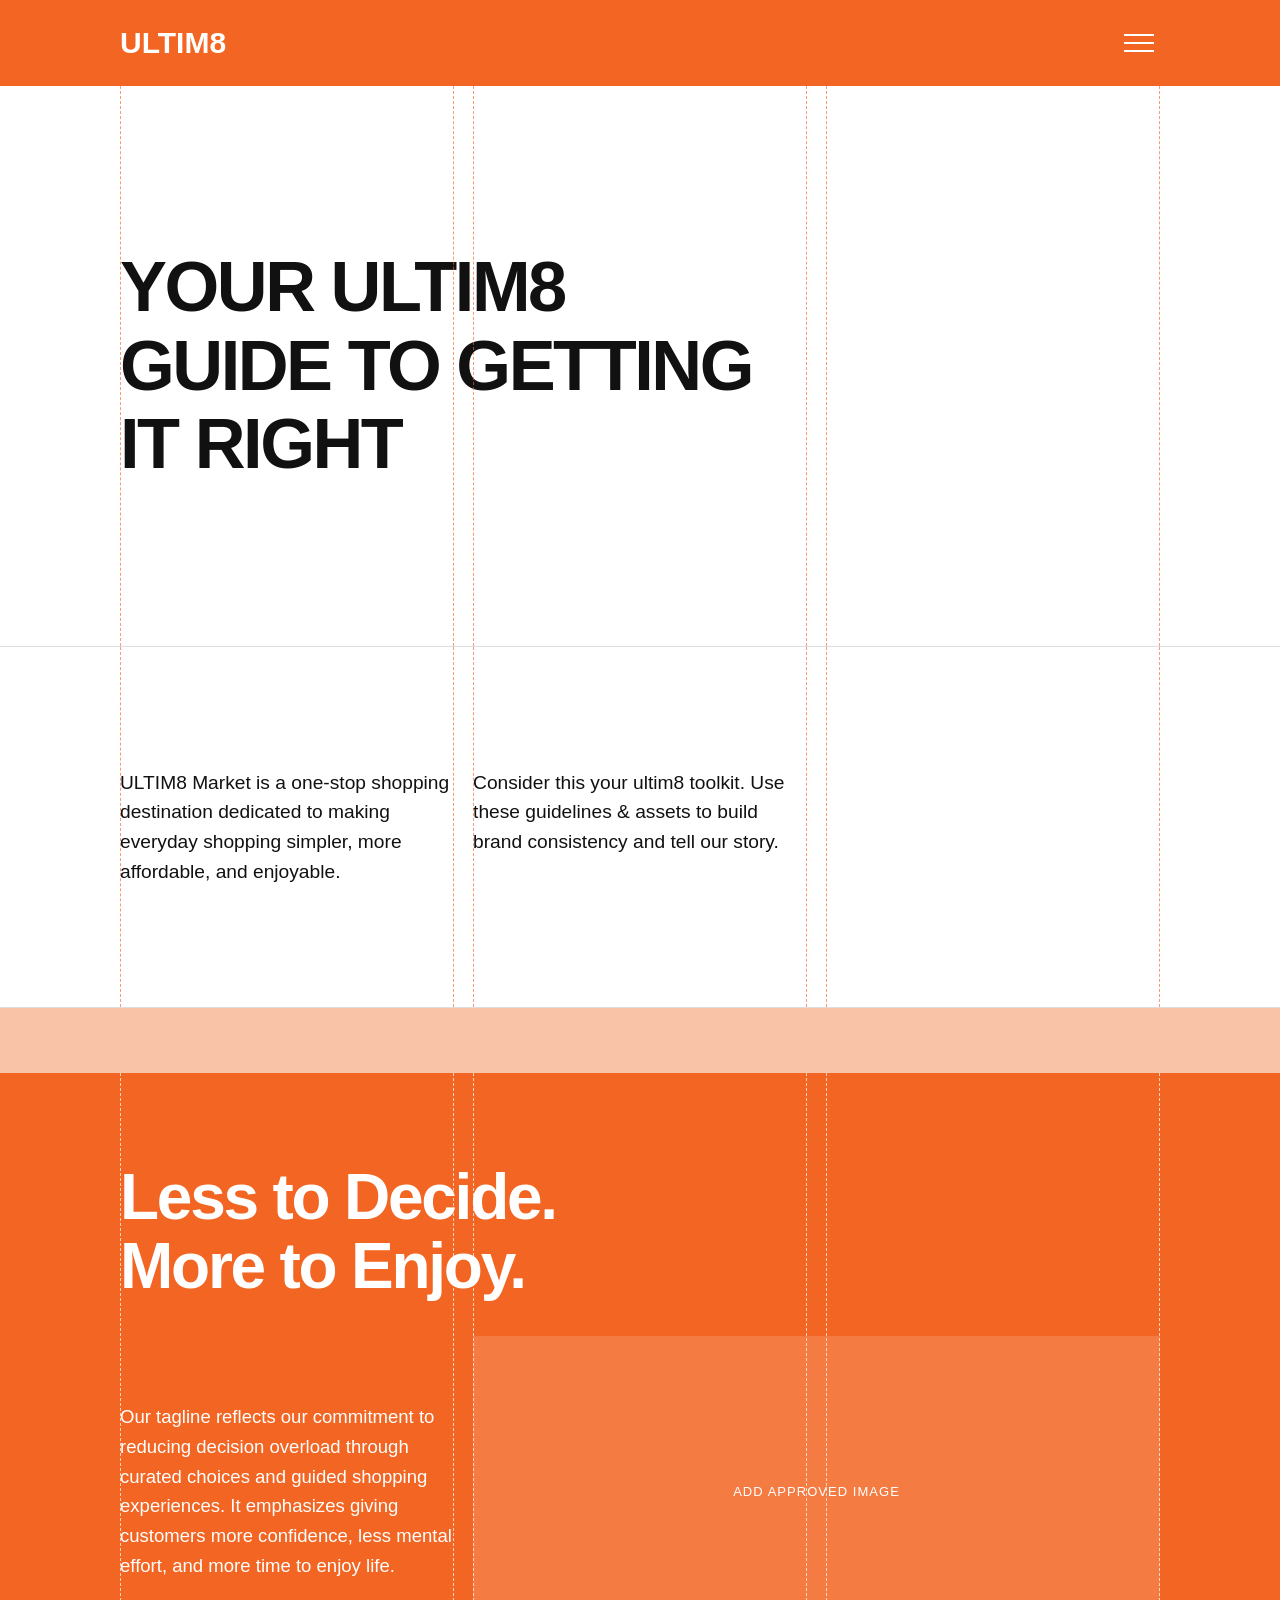
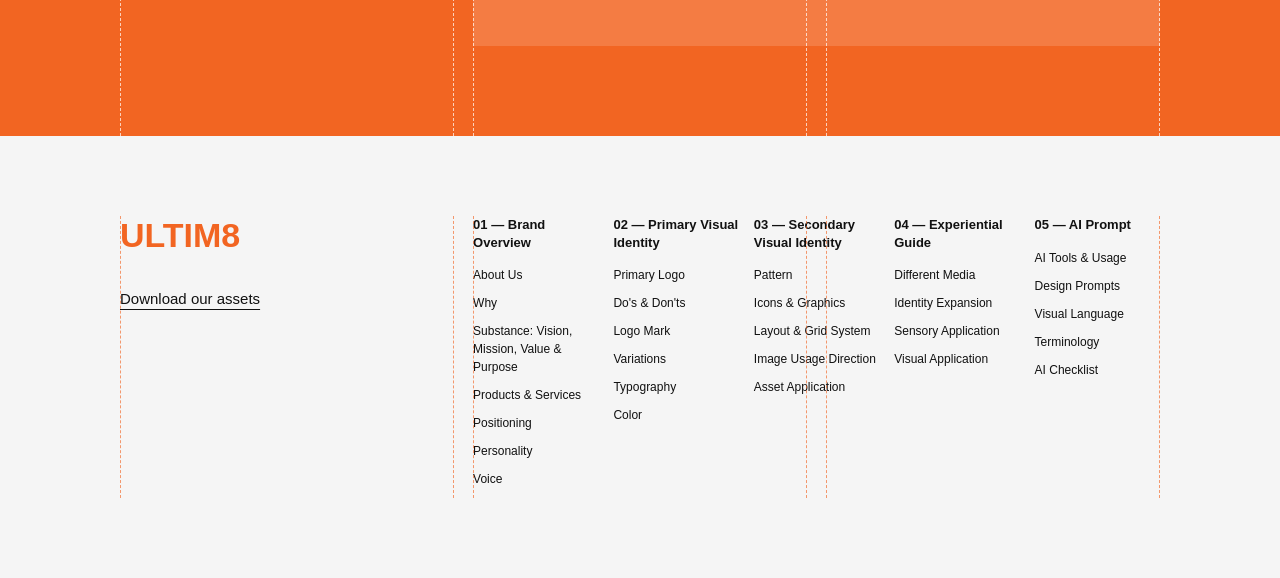
==== index.html @ 8553e0ff "Update index.html" ====
<!DOCTYPE html>
<html lang="en">
<head>
  <meta charset="UTF-8">
  <meta name="viewport"
        content="width=device-width, initial-scale=1.0">
  <title>ULTIM8 | Brand Guidelines</title>
  <link rel="stylesheet" href="style.css">
  <script src="script.js" defer></script>
</head>
<body>

  <!-- HEADER -->
  <header class="site-header">
    <div class="header-inner">
      <a href="index.html" class="header-logo">
        ULTIM8
      </a>

      <button class="menu-button"
              aria-label="Open menu"
              aria-expanded="false"
              aria-controls="site-menu">
        <span></span>
        <span></span>
        <span></span>
      </button>
    </div>
  </header>

  <!-- HAMBURGER MENU -->
  <nav id="site-menu"
       class="site-menu"
       aria-label="Main navigation"
       hidden>
  </nav>

  <main>

   <!-- SECTION 1: WELCOME -->
<section class="welcome-section">
  <div class="grid-shell welcome-grid">

    <!-- Visible grid guides -->
    <div class="grid-guides" aria-hidden="true">
      <span></span>
      <span></span>
      <span></span>
    </div>

    <h1 class="welcome-heading">
      YOUR ULTIM8<br>
      GUIDE TO GETTING<br>
      IT RIGHT
    </h1>

  </div>
</section>

    <!-- SECTION 2: BRAND INTRODUCTION -->
    <section class="introduction-section">
      <div class="grid-shell introduction-grid">
        <div class="grid-guides" aria-hidden="true">
          <span></span><span></span><span></span>
        </div>

        <div class="intro-left">
          <p>
            ULTIM8 Market is a one-stop shopping
            destination dedicated to making everyday
            shopping simpler, more affordable,
            and enjoyable.
          </p>
        </div>

        <div class="intro-right">
          <p>
            Consider this your ultim8 toolkit.
            Use these guidelines &amp; assets to
            build brand consistency and tell
            our story.
          </p>
        </div>
      </div>
    </section>

    <!-- PATTERN DIVIDER WITH PARALLAX -->
    <div class="parallax-divider"
         aria-hidden="true"></div>

    <!-- SECTION 3: TAGLINE -->
    <section class="tagline-section">
      <div class="grid-shell tagline-grid">
        <div class="grid-guides" aria-hidden="true">
          <span></span><span></span><span></span>
        </div>

        <h2 class="tagline-heading">
          Less to Decide.<br>
          More to Enjoy.
        </h2>

        <div class="tagline-description">
          <p>
            Our tagline reflects our commitment
            to reducing decision overload through
            curated choices and guided shopping
            experiences. It emphasizes giving
            customers more confidence, less
            mental effort, and more time to
            enjoy life.
          </p>
        </div>

        <div class="tagline-visual">
          <img
            src="assets/tagline-image.jpg"
            alt="ULTIM8 brand application"
            onerror="this.style.display='none'">
          <span class="image-placeholder">
            ADD APPROVED IMAGE
          </span>
        </div>
      </div>
    </section>

  </main>

  <!-- FOOTER -->
  <footer class="site-footer">
    <div class="grid-shell footer-grid">
      <div class="grid-guides" aria-hidden="true">
        <span></span><span></span><span></span>
      </div>

      <div class="footer-brand">
        <a href="index.html" class="footer-logo">
          ULTIM8
        </a>

        <a href="assets/ultim8-assets.zip"
           class="download-link"
           download>
          Download our assets
        </a>
      </div>

      <nav class="footer-navigation"
           aria-label="Footer navigation">
      </nav>
    </div>
  </footer>

</body>
</html>
---- style.css ----
/* ===================================
   ULTIM8 DESIGN SYSTEM
=================================== */

:root {
  --orange: #F26522;
  --black: #111111;
  --white: #FFFFFF;

  --page-margin: 1.25in;
  --gutter: 0.2in;

  /* 1 = visible, 0 = hidden */
  --show-grid: 1;
}

* {
  box-sizing: border-box;
}

html {
  scroll-behavior: smooth;
}

body {
  margin: 0;
  background: var(--white);
  color: var(--black);
  font-family: Arial, sans-serif;
}

a {
  color: inherit;
}

/* ===================================
   SHARED 3-COLUMN GRID
=================================== */

.grid-shell {
  width: calc(100% - 2 * var(--page-margin));
  max-width: 1600px;
  margin-inline: auto;

  display: grid;
  grid-template-columns:
    repeat(3, minmax(0, 1fr));
  column-gap: var(--gutter);

  position: relative;
}

/* VISIBLE DESIGN GUIDES */

.grid-guides {
  position: absolute;
  inset: 0;
  display: grid;
  grid-template-columns:
    repeat(3, minmax(0, 1fr));
  gap: var(--gutter);

  pointer-events: none;
  z-index: 10;
  opacity: var(--show-grid);
}

.grid-guides span {
  border-left: 1px dashed
    rgba(242, 101, 34, 0.65);
  border-right: 1px dashed
    rgba(242, 101, 34, 0.65);
}

/* Guides on orange background */
.tagline-section .grid-guides span {
  border-color: rgba(255, 255, 255, 0.7);
}

/* ===================================
   HEADER
=================================== */

.site-header {
  position: sticky;
  top: 0;
  z-index: 100;
  background: var(--orange);
}

.header-inner {
  width: calc(100% - 2 * var(--page-margin));
  max-width: 1600px;
  min-height: 86px;
  margin-inline: auto;

  display: flex;
  justify-content: space-between;
  align-items: center;
}

.header-logo {
  color: var(--white);
  font-size: 30px;
  font-weight: 800;
  text-decoration: none;
}

.menu-button {
  width: 44px;
  height: 44px;
  border: none;
  background: transparent;
  cursor: pointer;

  display: flex;
  flex-direction: column;
  justify-content: center;
  align-items: flex-end;
  gap: 6px;
}

.menu-button span {
  display: block;
  width: 30px;
  height: 2px;
  background: var(--white);
}

/* ===================================
   HAMBURGER MENU
=================================== */

.site-menu {
  position: fixed;
  top: 86px;
  right: 0;
  z-index: 99;

  width: min(460px, 100%);
  max-height: calc(100vh - 86px);
  overflow-y: auto;

  padding: 35px;
  background: var(--white);
  box-shadow: 0 10px 30px #00000020;
}

.site-menu[hidden] {
  display: none;
}

.site-menu a,
.site-menu summary {
  display: block;
  padding: 12px 0;
  text-decoration: none;
  cursor: pointer;
}

.site-menu details a {
  padding-left: 20px;
  font-size: 14px;
}

.site-menu a:hover {
  color: var(--orange);
}

/* ===================================
   SECTION 1: WELCOME
=================================== */

.welcome-section {
  border-bottom: 1px solid #DDDDDD;
}

.welcome-grid {
  min-height: 560px;
  padding-block: 85px;

  align-content: center;
}

.welcome-heading {
  grid-column: 1 / 4;

  margin: 0;
  font-size: clamp(42px, 5.5vw, 90px);
  font-weight: 700;
  line-height: 1.12;
  letter-spacing: -0.035em;
}

.welcome-heading span {
  display: block;
}

/* ===================================
   SECTION 2: INTRODUCTION
=================================== */

.introduction-section {
  border-bottom: 1px solid #DDDDDD;
}

.introduction-grid {
  min-height: 360px;
  padding-block: 85px;
  align-content: center;
}

.intro-left {
  grid-column: 1 / 2;
}

.intro-right {
  grid-column: 2 / 3;
}

.intro-left p,
.intro-right p {
  margin: 0;
  font-size: clamp(17px, 1.5vw, 23px);
  line-height: 1.55;
}

/* ===================================
   PARALLAX DIVIDER
=================================== */

.parallax-divider {
  height: 65px;

  background-color: #F9C3A8;

  /* Replace with approved brand pattern */
  background-image:
    repeating-linear-gradient(
      45deg,
      transparent 0,
      transparent 14px,
      rgba(242,101,34,.4) 14px,
      rgba(242,101,34,.4) 16px
    );

  background-attachment: fixed;
  background-position: center;
}

/* ===================================
   SECTION 3: TAGLINE
=================================== */

.tagline-section {
  background: var(--orange);
  color: var(--white);
}

.tagline-grid {
  min-height: 540px;
  padding-block: 90px;
  row-gap: 35px;
  align-content: center;
}

.tagline-heading {
  grid-column: 1 / 4;

  margin: 0;
  font-size: clamp(42px, 5vw, 82px);
  line-height: 1.08;
  letter-spacing: -0.035em;
}

.tagline-description {
  grid-column: 1 / 2;
  align-self: center;
}

.tagline-description p {
  margin: 0;
  font-size: clamp(17px, 1.45vw, 22px);
  line-height: 1.6;
}

.tagline-visual {
  grid-column: 2 / 4;

  min-height: 310px;
  position: relative;
  overflow: hidden;
  background: rgba(255,255,255,.15);

  display: flex;
  justify-content: center;
  align-items: center;
}

.tagline-visual img {
  position: absolute;
  inset: 0;
  width: 100%;
  height: 100%;
  object-fit: cover;
}

.tagline-visual img:not([style*="display: none"])
  + .image-placeholder {
  display: none;
}

.image-placeholder {
  font-size: 13px;
  letter-spacing: .08em;
}

/* ===================================
   FOOTER
=================================== */

.site-footer {
  background: #F5F5F5;
  padding-block: 80px;
}

.footer-grid {
  align-items: start;
}

.footer-brand {
  grid-column: 1 / 2;
  display: flex;
  flex-direction: column;
  align-items: flex-start;
  gap: 35px;
}

.footer-logo {
  font-size: 34px;
  font-weight: 800;
  color: var(--orange);
  text-decoration: none;
}

.download-link {
  font-size: 15px;
  text-underline-offset: 5px;
}

.footer-navigation {
  grid-column: 2 / 4;

  display: grid;
  grid-template-columns: repeat(5, minmax(0, 1fr));
  gap: 15px;
}

.footer-navigation h3 {
  font-size: 13px;
  line-height: 1.35;
  margin: 0 0 15px;
}

.footer-navigation a {
  display: block;
  font-size: 12px;
  line-height: 1.5;
  margin-bottom: 10px;
  text-decoration: none;
  overflow-wrap: anywhere;
}

.footer-navigation a:hover {
  color: var(--orange);
}

/* ===================================
   GUIDELINES DESTINATION PAGE
=================================== */

.guidelines-main {
  padding-block: 80px;
}

.guide-group {
  margin-bottom: 90px;
}

.guide-heading {
  grid-column: 1 / 4;
  margin: 0 0 45px;
  font-size: clamp(34px, 4vw, 65px);
}

.guide-topic {
  grid-column: 1 / 4;

  display: grid;
  grid-template-columns: repeat(3, minmax(0, 1fr));
  column-gap: var(--gutter);

  padding-block: 40px;
  border-top: 1px solid #DDDDDD;
  scroll-margin-top: 110px;
}

.guide-topic h3 {
  grid-column: 1 / 2;
  margin: 0;
}

.topic-body {
  grid-column: 2 / 4;
}

/* ===================================
   TABLET / MOBILE
=================================== */

@media (max-width: 1100px) {
  :root {
    --page-margin: 40px;
  }

  .footer-navigation {
    grid-template-columns: repeat(3, minmax(0, 1fr));
  }
}

@media (max-width: 768px) {
  :root {
    --page-margin: 20px;
    --gutter: 16px;
  }

  .header-inner {
    min-height: 72px;
  }

  .site-menu {
    top: 72px;
    max-height: calc(100vh - 72px);
  }

  .grid-shell {
    grid-template-columns: 1fr;
  }

  .grid-guides {
    display: none;
  }

  .welcome-grid {
    min-height: 420px;
  }

  .welcome-heading,
  .intro-left,
  .intro-right,
  .tagline-heading,
  .tagline-description,
  .tagline-visual,
  .footer-brand,
  .footer-navigation,
  .guide-heading,
  .guide-topic {
    grid-column: 1;
  }

  .introduction-grid {
    gap: 35px;
  }

  .tagline-grid {
    gap: 35px;
  }

  .tagline-visual {
    min-height: 250px;
  }

  .footer-grid {
    gap: 45px;
  }

  .footer-navigation {
    grid-template-columns: repeat(2, minmax(0, 1fr));
  }

  .guide-topic {
    grid-template-columns: 1fr;
    gap: 20px;
  }

  .guide-topic h3,
  .topic-body {
    grid-column: 1;
  }

  .parallax-divider {
    background-attachment: scroll;
  }
}
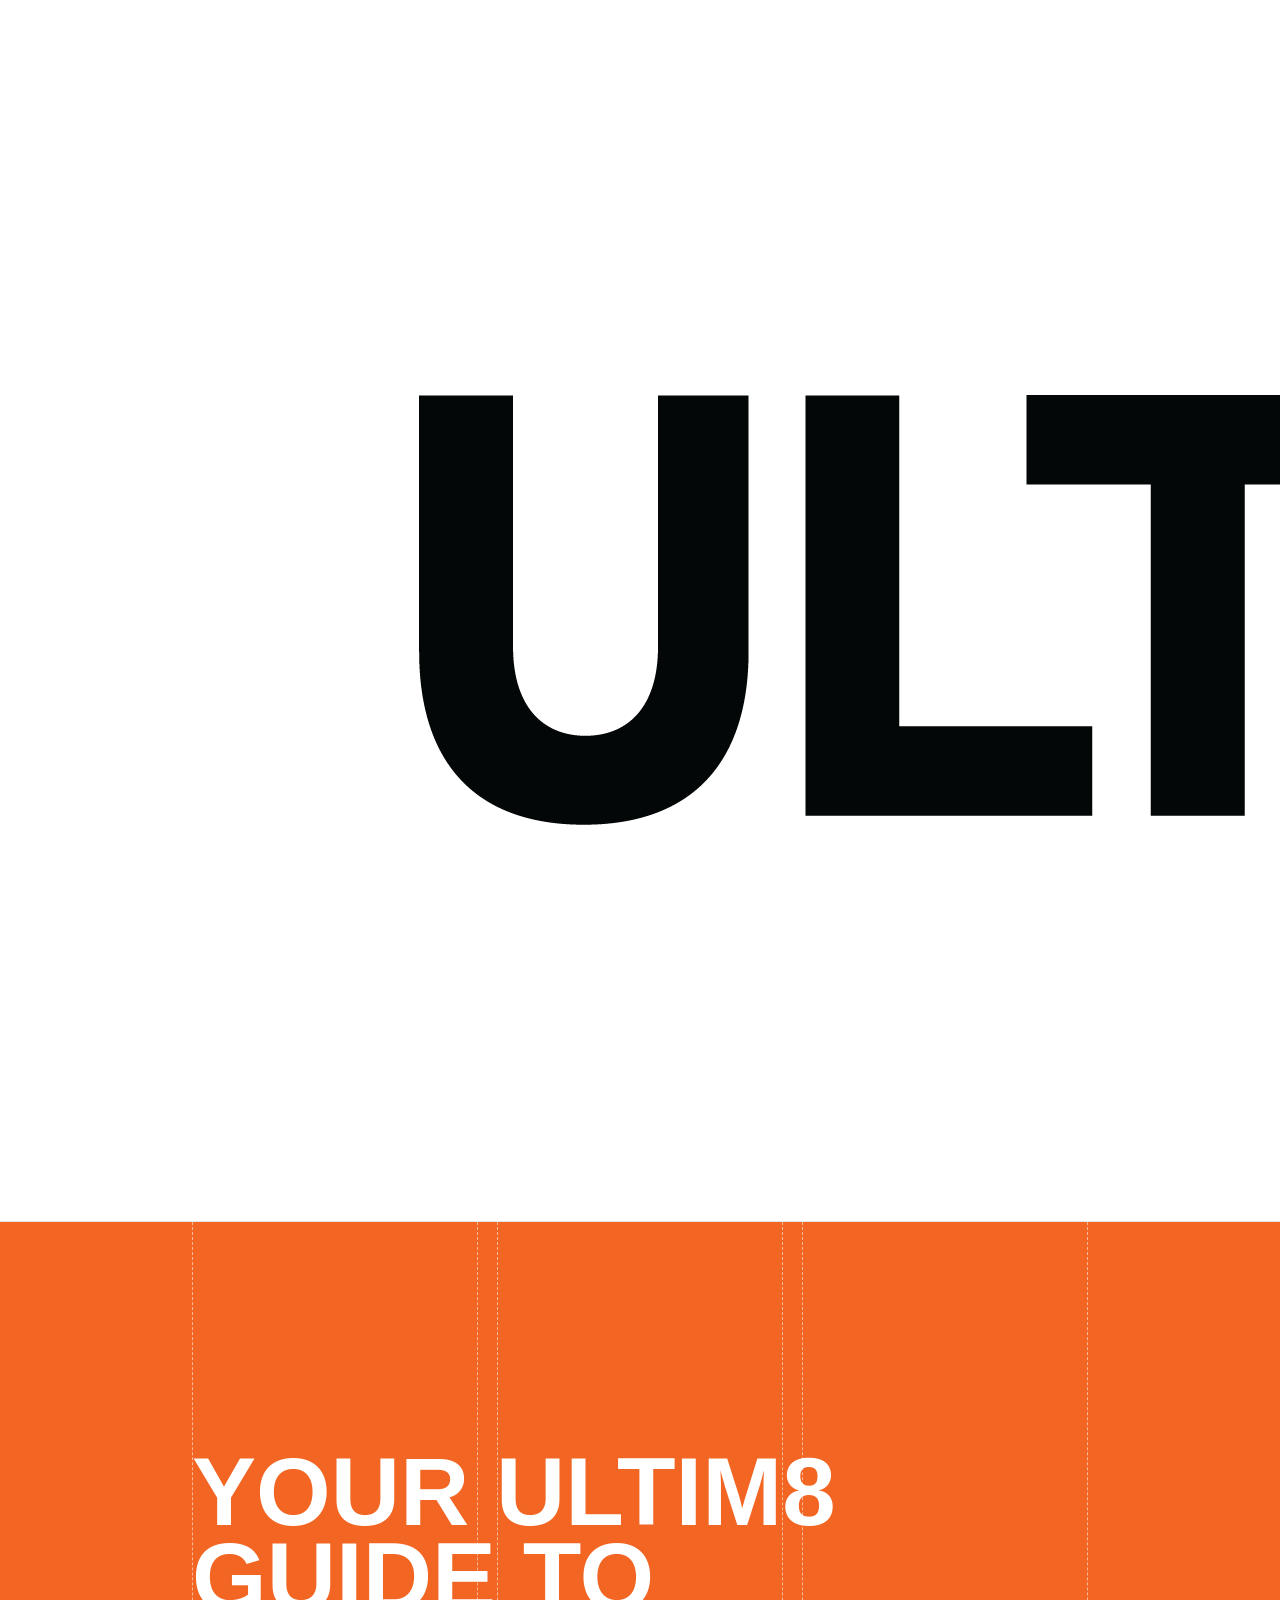
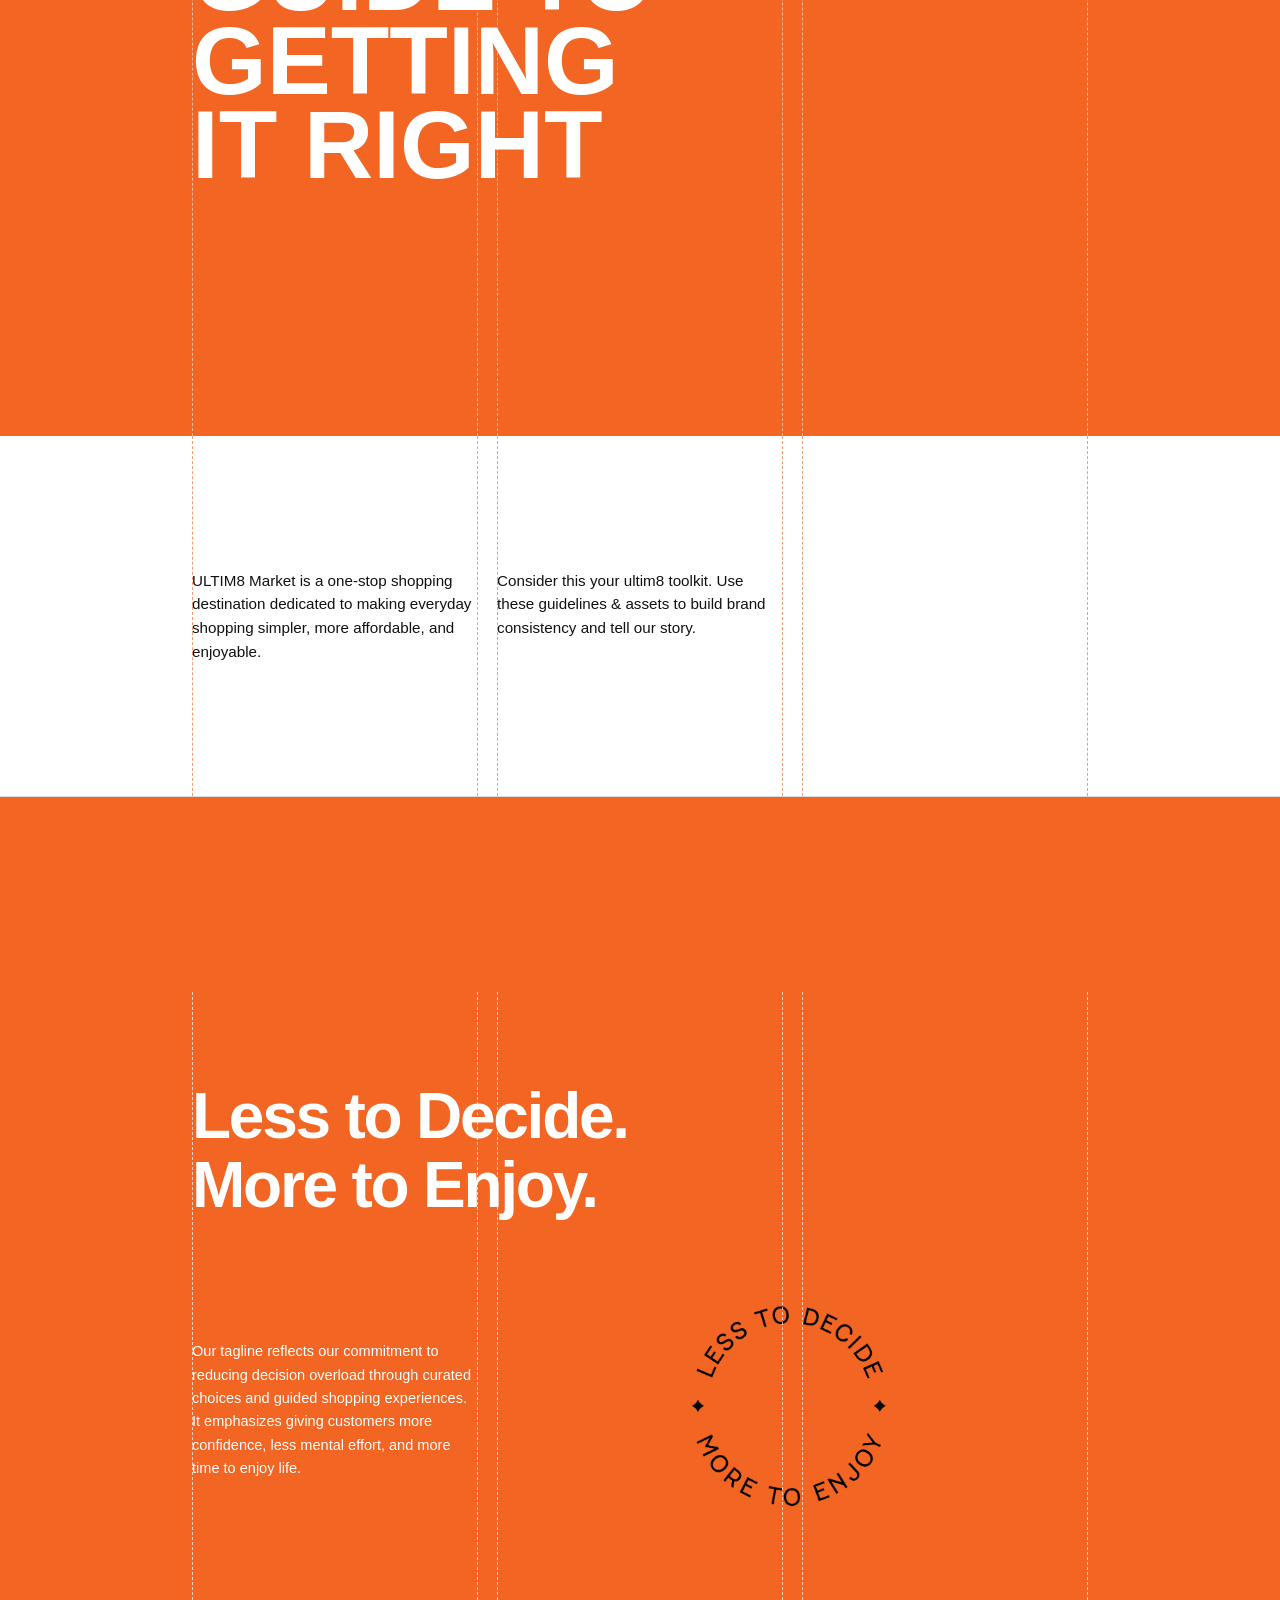
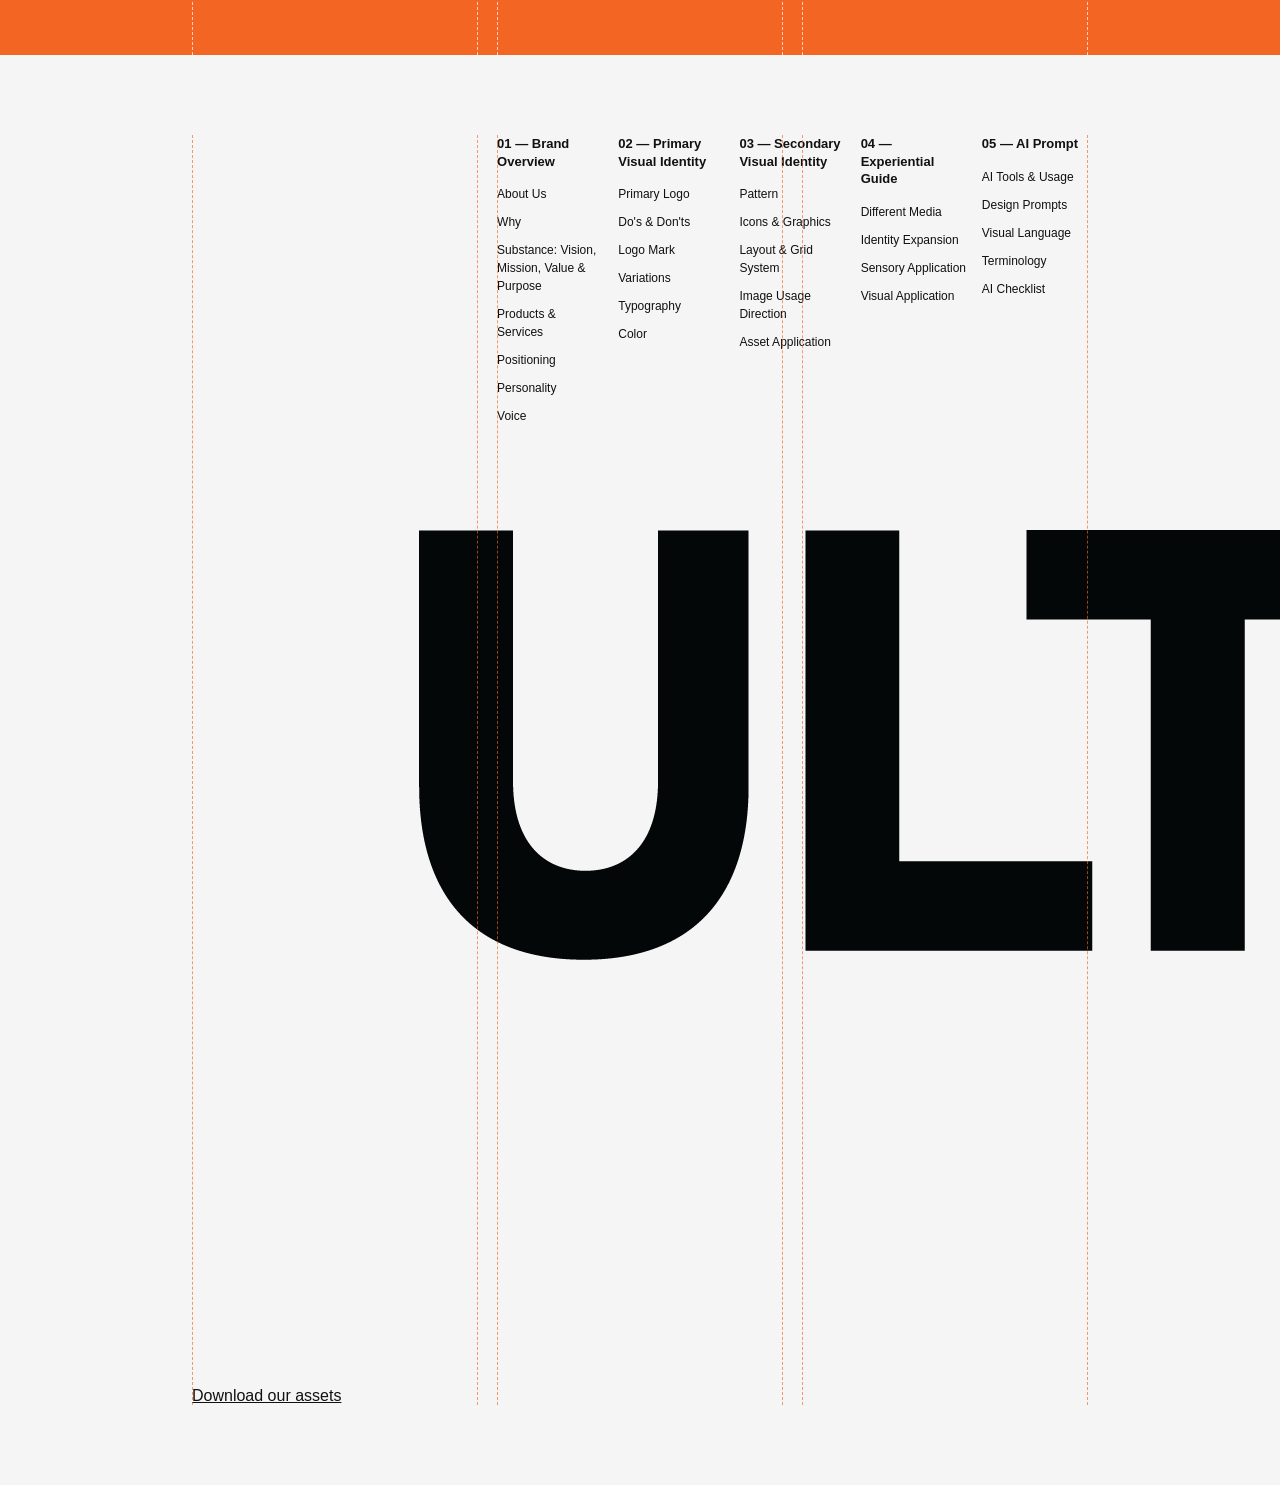
==== commit 47d26e47: "Update index.html" ====
--- a/index.html
+++ b/index.html
@@ -3,66 +3,78 @@
 <html lang="en">
 <head>
   <meta charset="UTF-8">
-  <meta name="viewport"
-        content="width=device-width, initial-scale=1.0">
+  <meta name="viewport" content="width=device-width, initial-scale=1.0">
+
   <title>ULTIM8 | Brand Guidelines</title>
+
   <link rel="stylesheet" href="style.css">
   <script src="script.js" defer></script>
 </head>
+
 <body>
 
   <!-- HEADER -->
   <header class="site-header">
     <div class="header-inner">
-      <a href="index.html" class="header-logo">
-        ULTIM8
+
+      <a href="index.html" class="header-logo"
+         aria-label="ULTIM8 homepage">
+        <img src="black%20logo.png"
+             alt="ULTIM8"
+             class="header-logo-image">
       </a>
 
       <button class="menu-button"
-              aria-label="Open menu"
+              id="menuButton"
+              type="button"
+              aria-label="Open navigation"
               aria-expanded="false"
-              aria-controls="site-menu">
+              aria-controls="navigationPanel">
         <span></span>
         <span></span>
         <span></span>
       </button>
+
     </div>
   </header>
 
-  <!-- HAMBURGER MENU -->
-  <nav id="site-menu"
-       class="site-menu"
-       aria-label="Main navigation"
-       hidden>
+  <!-- HAMBURGER NAVIGATION -->
+  <nav class="navigation-panel"
+       id="navigationPanel"
+       aria-label="Brand guidelines navigation">
+    <div class="navigation-grid"
+         id="menuNavigation"></div>
   </nav>
 
   <main>
 
-   <!-- SECTION 1: WELCOME -->
-<section class="welcome-section">
-  <div class="grid-shell welcome-grid">
+    <!-- SECTION 1: WELCOME -->
+    <section class="welcome-section">
+      <div class="grid-shell welcome-grid">
 
-    <!-- Visible grid guides -->
-    <div class="grid-guides" aria-hidden="true">
-      <span></span>
-      <span></span>
-      <span></span>
-    </div>
+        <div class="grid-guides" aria-hidden="true">
+          <span></span>
+          <span></span>
+          <span></span>
+        </div>
 
-    <h1 class="welcome-heading">
-      YOUR ULTIM8<br>
-      GUIDE TO GETTING<br>
-      IT RIGHT
-    </h1>
+        <h1 class="welcome-heading">
+          <span>YOUR ULTIM8</span>
+          <span>GUIDE TO GETTING</span>
+          <span>IT RIGHT</span>
+        </h1>
 
-  </div>
-</section>
+      </div>
+    </section>
 
-    <!-- SECTION 2: BRAND INTRODUCTION -->
+    <!-- SECTION 2: INTRODUCTION -->
     <section class="introduction-section">
       <div class="grid-shell introduction-grid">
+
         <div class="grid-guides" aria-hidden="true">
-          <span></span><span></span><span></span>
+          <span></span>
+          <span></span>
+          <span></span>
         </div>
 
         <div class="intro-left">
@@ -82,18 +94,24 @@
             our story.
           </p>
         </div>
+
       </div>
     </section>
 
-    <!-- PATTERN DIVIDER WITH PARALLAX -->
+    <!-- PARALLAX PATTERN -->
     <div class="parallax-divider"
-         aria-hidden="true"></div>
+         role="img"
+         aria-label="ULTIM8 brand pattern">
+    </div>
 
     <!-- SECTION 3: TAGLINE -->
     <section class="tagline-section">
       <div class="grid-shell tagline-grid">
+
         <div class="grid-guides" aria-hidden="true">
-          <span></span><span></span><span></span>
+          <span></span>
+          <span></span>
+          <span></span>
         </div>
 
         <h2 class="tagline-heading">
@@ -107,21 +125,17 @@
             to reducing decision overload through
             curated choices and guided shopping
             experiences. It emphasizes giving
-            customers more confidence, less
-            mental effort, and more time to
-            enjoy life.
+            customers more confidence, less mental
+            effort, and more time to enjoy life.
           </p>
         </div>
 
         <div class="tagline-visual">
-          <img
-            src="assets/tagline-image.jpg"
-            alt="ULTIM8 brand application"
-            onerror="this.style.display='none'">
-          <span class="image-placeholder">
-            ADD APPROVED IMAGE
-          </span>
+          <img src="Tagline.png"
+               alt="Less to Decide. More to Enjoy. ULTIM8 tagline artwork"
+               class="tagline-artwork">
         </div>
+
       </div>
     </section>
 
@@ -130,25 +144,31 @@
   <!-- FOOTER -->
   <footer class="site-footer">
     <div class="grid-shell footer-grid">
+
       <div class="grid-guides" aria-hidden="true">
-        <span></span><span></span><span></span>
+        <span></span>
+        <span></span>
+        <span></span>
       </div>
 
       <div class="footer-brand">
-        <a href="index.html" class="footer-logo">
-          ULTIM8
+        <a href="index.html">
+          <img src="black%20logo.png"
+               alt="ULTIM8"
+               class="footer-logo">
         </a>
 
-        <a href="assets/ultim8-assets.zip"
-           class="download-link"
-           download>
+        <a href="#"
+           class="footer-download"
+           id="downloadLink">
           Download our assets
         </a>
       </div>
 
-      <nav class="footer-navigation"
-           aria-label="Footer navigation">
-      </nav>
+      <div class="footer-navigation"
+           id="footerNavigation">
+      </div>
+
     </div>
   </footer>
 
--- a/style.css
+++ b/style.css
@@ -86,7 +86,7 @@
   position: sticky;
   top: 0;
   z-index: 100;
-  background: var(--orange);
+  background: var(--white);
 }
 
 .header-inner {
@@ -101,8 +101,8 @@
 }
 
 .header-logo {
-  color: var(--white);
-  font-size: 30px;
+  color: var(--orange);
+  font-size: 32px;
   font-weight: 800;
   text-decoration: none;
 }
@@ -125,7 +125,7 @@
   display: block;
   width: 30px;
   height: 2px;
-  background: var(--white);
+  background: var(--orange);
 }
 
 /* ===================================
@@ -190,7 +190,7 @@
   font-size: clamp(42px, 5.5vw, 90px);
   font-weight: 700;
   line-height: 1.12;
-  letter-spacing: -0.035em;
+  letter-spacing: 0.035em;
 }
 
 .welcome-heading span {
@@ -231,7 +231,7 @@
 =================================== */
 
 .parallax-divider {
-  height: 65px;
+  height: 150px;
 
   background-color: #F9C3A8;
 
@@ -503,3 +503,223 @@
     background-attachment: scroll;
   }
 }
+
+/* ===================================
+   ULTIM8 HOMEPAGE — COVER UPDATE
+=================================== */
+
+/* Orange header */
+.site-header {
+  background-color: #F26522;
+  border-bottom: none;
+}
+
+/* White ULTIM8 logo */
+.header-logo {
+  color: #FFFFFF;
+}
+
+/* White hamburger lines */
+.menu-button span {
+  background-color: #FFFFFF;
+}
+
+/* Orange first section */
+.welcome-section {
+  background-color: #F26522;
+  color: #FFFFFF;
+  border-bottom: none;
+}
+
+/* Three-column headline */
+.welcome-grid {
+  min-height: calc(100vh - 86px);
+  padding-top: 60px;
+  padding-bottom: 80px;
+  align-content: center;
+}
+
+/* Oversized headline with tight leading */
+.welcome-heading {
+  grid-column: 1 / -1;
+  grid-row: auto;
+  position: relative;
+  z-index: 2;
+
+  width: 100%;
+  max-width: none;
+  padding: 0;
+  margin: 0;
+
+  font-size: clamp(42px, 7.5vw, 130px);
+  font-weight: 900;
+  line-height: 0.88;
+  letter-spacing: -0.045em;
+  text-transform: uppercase;
+  color: #FFFFFF;
+}
+
+/* Remove previous oversized background 8 */
+.welcome-symbol {
+  display: none;
+}
+
+/* White grid guides on orange */
+.welcome-section .grid-guides span {
+  border-color: rgba(255, 255, 255, 0.55);
+}
+
+/* Mobile adjustments */
+@media (max-width: 768px) {
+  .welcome-grid {
+    min-height: 70vh;
+    padding-block: 60px;
+  }
+
+  .welcome-heading {
+    font-size: clamp(32px, 8vw, 60px);
+    line-height: 0.92;
+    letter-spacing: -0.035em;
+  }
+}
+
+/* =========================================
+   ULTIM8 — UPDATED WEBSITE SETTINGS
+========================================= */
+
+:root {
+  --page-margin: 2in;
+  --gutter: 0.2in;
+  --show-grid: 1;
+}
+
+/* WHITE HEADER */
+
+.site-header {
+  background-color: #FFFFFF;
+  border-bottom: 1px solid #E5E5E5;
+}
+
+.header-logo {
+  color: #111111;
+}
+
+.menu-button span {
+  background-color: #111111;
+}
+
+/* KEEP THE THREE-COLUMN GRID */
+
+.grid-shell {
+  width: calc(100% - 2 * var(--page-margin));
+  max-width: none;
+  margin-inline: auto;
+
+  display: grid;
+  grid-template-columns: repeat(3, minmax(0, 1fr));
+  column-gap: var(--gutter);
+}
+
+/* SECTION 1 — HEADLINE */
+
+.welcome-section {
+  background-color: #F26522;
+  color: #FFFFFF;
+}
+
+.welcome-heading {
+  grid-column: 1 / -1;
+  width: 100%;
+  max-width: none;
+
+  font-size: clamp(42px, 7.5vw, 130px);
+  font-weight: 900;
+
+  /* Normal tracking */
+  letter-spacing: normal;
+
+  /* Tight leading */
+  line-height: 0.88;
+
+  margin: 0;
+  padding: 0;
+  color: #FFFFFF;
+}
+
+/* BODY COPY — 3PT SMALLER
+   3pt = 4 CSS pixels */
+
+.intro-left p,
+.intro-right p {
+  font-size: clamp(13px, calc(1.5vw - 4px), 19px);
+  line-height: 1.55;
+}
+
+.tagline-description p {
+  font-size: clamp(13px, calc(1.45vw - 4px), 18px);
+  line-height: 1.6;
+}
+
+/* PARALLAX — THREE TIMES ORIGINAL HEIGHT */
+
+.parallax-divider {
+  height: 195px;
+
+  background-color: #F26522;
+
+  /* Approved ULTIM8 pattern asset */
+  background-image: url("assets/brand-pattern.png");
+
+  background-repeat: repeat;
+  background-position: center;
+  background-size: auto;
+
+  background-attachment: fixed;
+}
+
+/* TAGLINE ARTWORK */
+
+.tagline-visual {
+  grid-column: 2 / 4;
+  background: transparent;
+  min-height: 310px;
+}
+
+.tagline-visual img {
+  width: 100%;
+  height: 100%;
+  object-fit: contain;
+}
+
+/* RESPONSIVE MARGINS */
+
+@media (max-width: 1100px) {
+  :root {
+    --page-margin: 40px;
+  }
+}
+
+@media (max-width: 768px) {
+  :root {
+    --page-margin: 20px;
+    --gutter: 16px;
+  }
+
+  .grid-shell {
+    grid-template-columns: 1fr;
+  }
+
+  .welcome-heading {
+    grid-column: 1;
+    font-size: clamp(32px, 8vw, 60px);
+    letter-spacing: normal;
+  }
+
+  .tagline-visual {
+    grid-column: 1;
+  }
+
+  .parallax-divider {
+    background-attachment: scroll;
+  }
+}
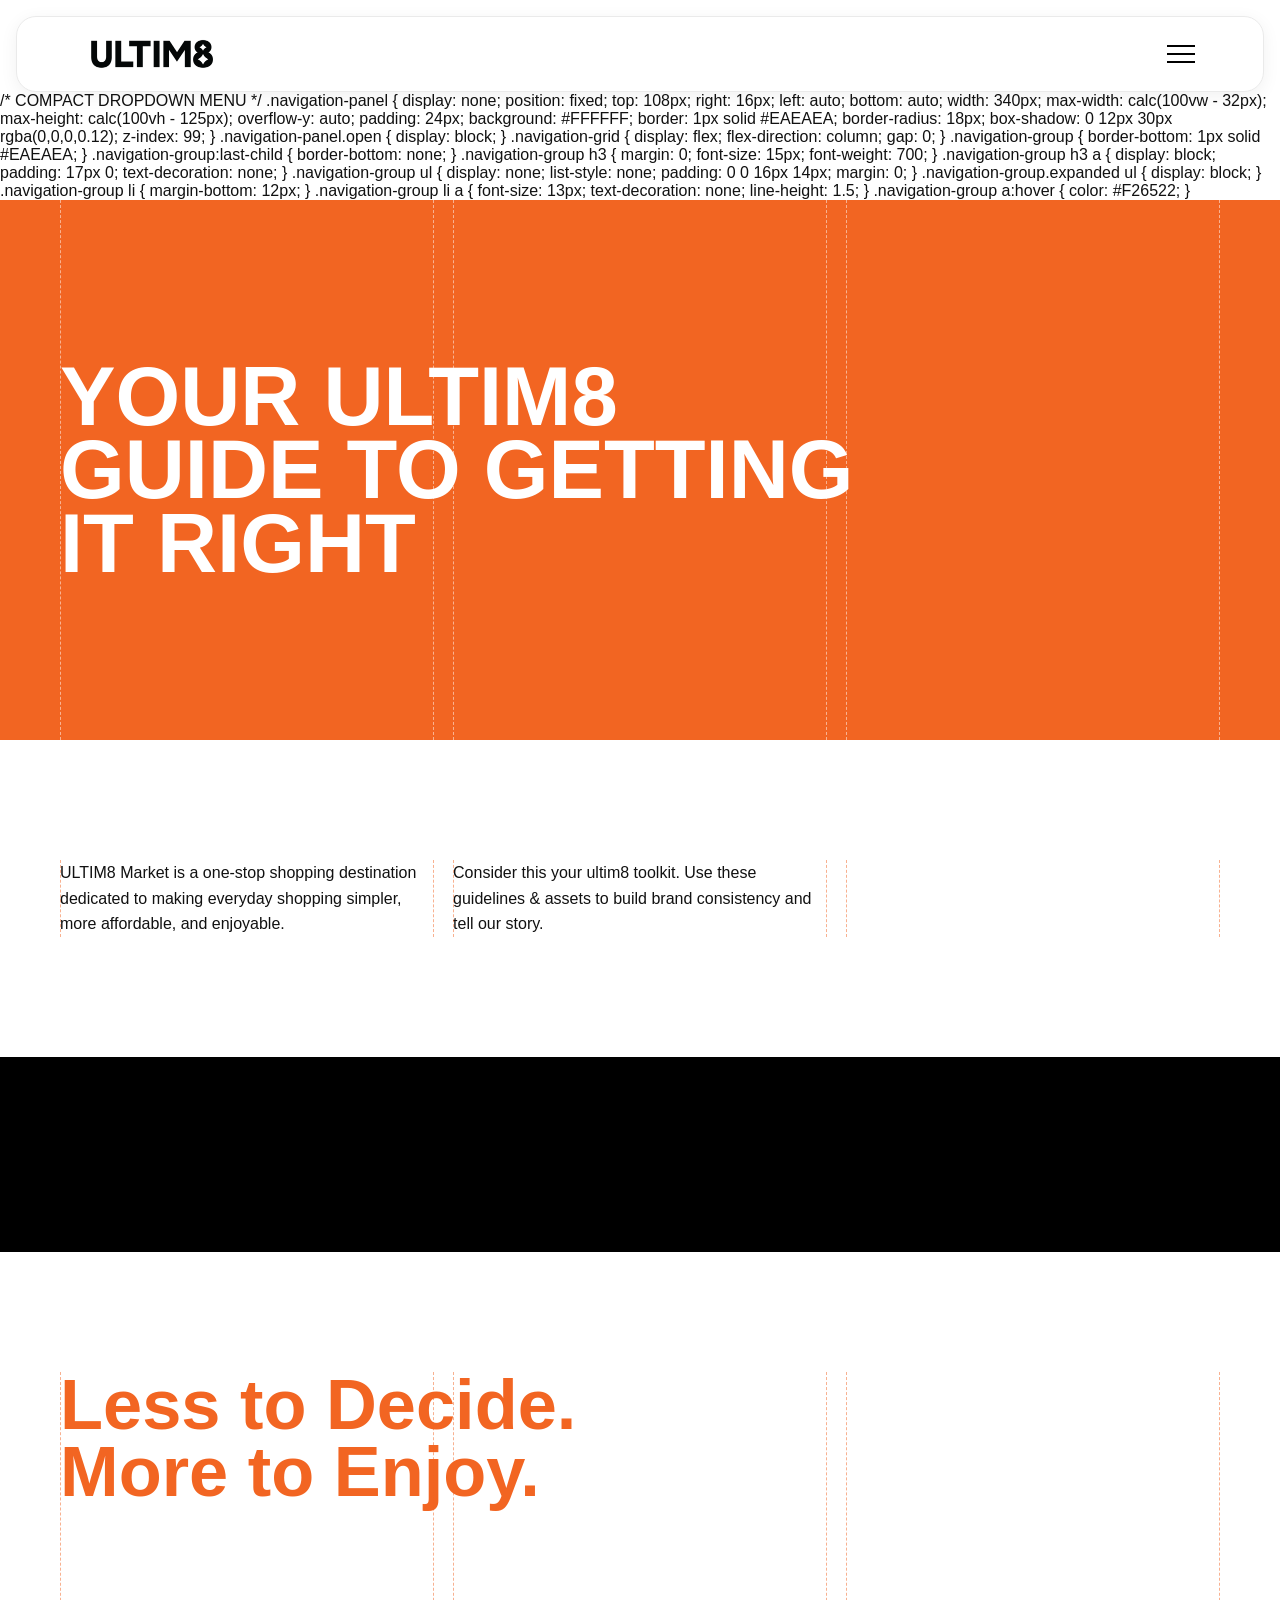
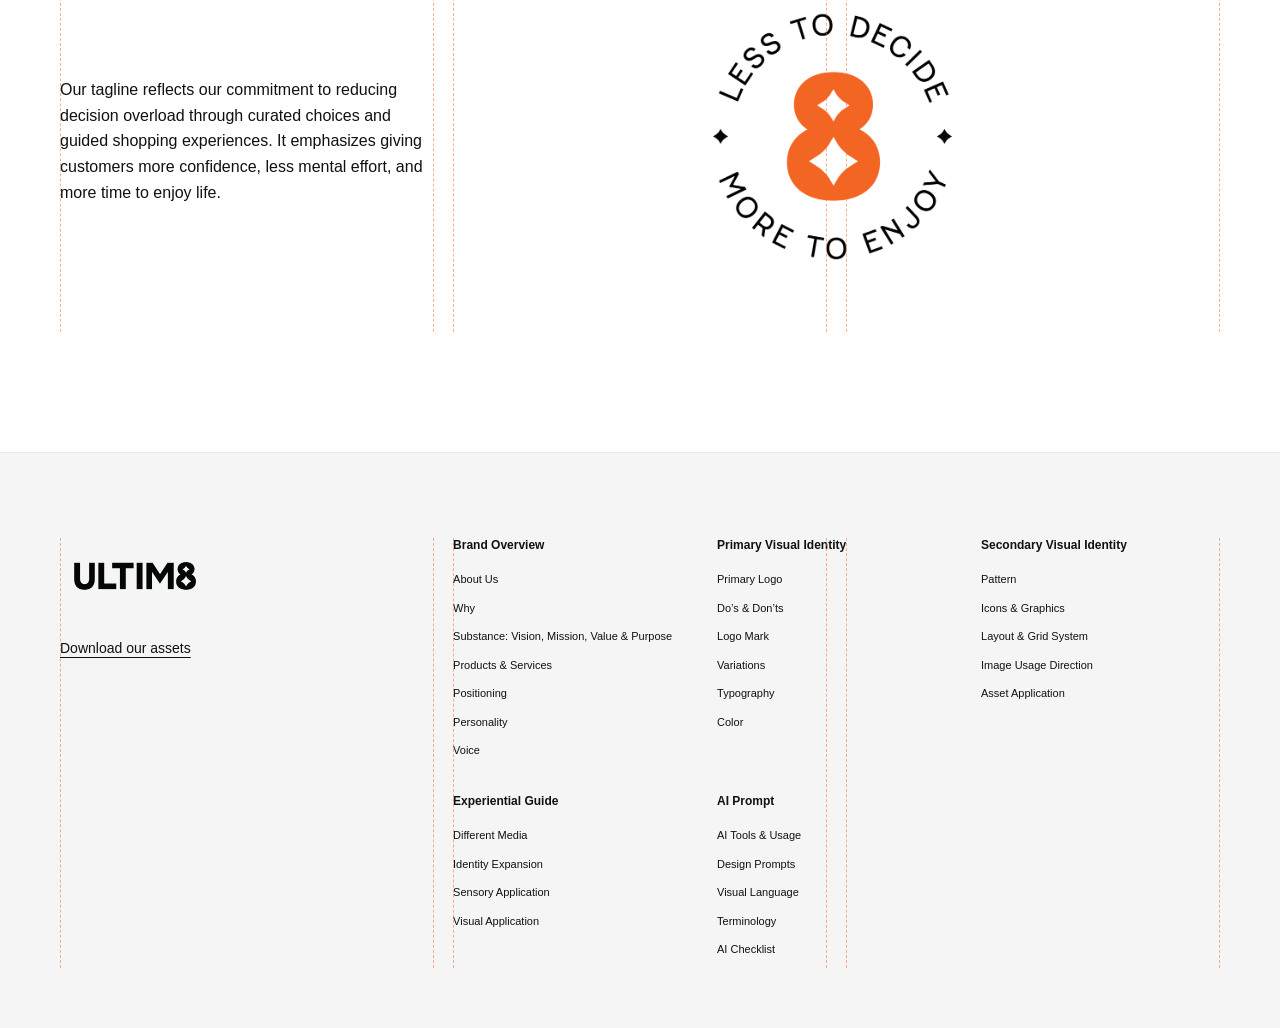
==== commit 4743c4a8: "Update index.html" ====
--- a/index.html
+++ b/index.html
@@ -19,7 +19,7 @@
 
       <a href="index.html" class="header-logo"
          aria-label="ULTIM8 homepage">
-        <img src="black%20logo.png"
+        <img src="black-logo.png"
              alt="ULTIM8"
              class="header-logo-image">
       </a>
@@ -39,12 +39,87 @@
   </header>
 
   <!-- HAMBURGER NAVIGATION -->
-  <nav class="navigation-panel"
-       id="navigationPanel"
-       aria-label="Brand guidelines navigation">
-    <div class="navigation-grid"
-         id="menuNavigation"></div>
-  </nav>
+  
+/* COMPACT DROPDOWN MENU */
+
+.navigation-panel {
+  display: none;
+  position: fixed;
+
+  top: 108px;
+  right: 16px;
+  left: auto;
+  bottom: auto;
+
+  width: 340px;
+  max-width: calc(100vw - 32px);
+  max-height: calc(100vh - 125px);
+
+  overflow-y: auto;
+  padding: 24px;
+
+  background: #FFFFFF;
+  border: 1px solid #EAEAEA;
+  border-radius: 18px;
+
+  box-shadow: 0 12px 30px rgba(0,0,0,0.12);
+  z-index: 99;
+}
+
+.navigation-panel.open {
+  display: block;
+}
+
+.navigation-grid {
+  display: flex;
+  flex-direction: column;
+  gap: 0;
+}
+
+.navigation-group {
+  border-bottom: 1px solid #EAEAEA;
+}
+
+.navigation-group:last-child {
+  border-bottom: none;
+}
+
+.navigation-group h3 {
+  margin: 0;
+  font-size: 15px;
+  font-weight: 700;
+}
+
+.navigation-group h3 a {
+  display: block;
+  padding: 17px 0;
+  text-decoration: none;
+}
+
+.navigation-group ul {
+  display: none;
+  list-style: none;
+  padding: 0 0 16px 14px;
+  margin: 0;
+}
+
+.navigation-group.expanded ul {
+  display: block;
+}
+
+.navigation-group li {
+  margin-bottom: 12px;
+}
+
+.navigation-group li a {
+  font-size: 13px;
+  text-decoration: none;
+  line-height: 1.5;
+}
+
+.navigation-group a:hover {
+  color: #F26522;
+}
 
   <main>
 
--- a/style.css
+++ b/style.css
@@ -1,19 +1,28 @@
 
-/* ===================================
-   ULTIM8 DESIGN SYSTEM
-=================================== */
+/* =========================================
+   ULTIM8 BRAND GUIDELINES
+   COMPLETE STYLESHEET
+========================================= */
+
+/* GLOBAL VARIABLES */
 
 :root {
   --orange: #F26522;
   --black: #111111;
   --white: #FFFFFF;
 
-  --page-margin: 1.25in;
+  --page-margin: 2in;
   --gutter: 0.2in;
 
-  /* 1 = visible, 0 = hidden */
+  --header-height: 86px;
+
+  --body-size: 16px;
+
+  /* 1 = visible guides, 0 = hidden */
   --show-grid: 1;
 }
+
+/* GLOBAL RESET */
 
 * {
   box-sizing: border-box;
@@ -25,304 +34,391 @@
 
 body {
   margin: 0;
+  padding: 0;
+  font-family: Arial, Helvetica, sans-serif;
   background: var(--white);
   color: var(--black);
-  font-family: Arial, sans-serif;
+}
+
+body.menu-open {
+  overflow: hidden;
+}
+
+button {
+  font: inherit;
 }
 
 a {
   color: inherit;
 }
 
-/* ===================================
-   SHARED 3-COLUMN GRID
-=================================== */
+img {
+  max-width: 100%;
+}
+
+/* =========================================
+   THREE-COLUMN GRID
+========================================= */
 
 .grid-shell {
   width: calc(100% - 2 * var(--page-margin));
-  max-width: 1600px;
   margin-inline: auto;
 
   display: grid;
-  grid-template-columns:
-    repeat(3, minmax(0, 1fr));
+  grid-template-columns: repeat(3, minmax(0, 1fr));
   column-gap: var(--gutter);
 
   position: relative;
 }
-
-/* VISIBLE DESIGN GUIDES */
 
 .grid-guides {
   position: absolute;
   inset: 0;
+
   display: grid;
-  grid-template-columns:
-    repeat(3, minmax(0, 1fr));
+  grid-template-columns: repeat(3, minmax(0, 1fr));
   gap: var(--gutter);
 
   pointer-events: none;
-  z-index: 10;
+  z-index: 5;
   opacity: var(--show-grid);
 }
 
 .grid-guides span {
-  border-left: 1px dashed
-    rgba(242, 101, 34, 0.65);
-  border-right: 1px dashed
-    rgba(242, 101, 34, 0.65);
-}
-
-/* Guides on orange background */
-.tagline-section .grid-guides span {
-  border-color: rgba(255, 255, 255, 0.7);
-}
-
-/* ===================================
-   HEADER
-=================================== */
+  border-left: 1px dashed rgba(242, 101, 34, 0.5);
+  border-right: 1px dashed rgba(242, 101, 34, 0.5);
+}
+
+/* =========================================
+   WHITE HEADER
+========================================= */
+
+
+/* FLOATING ROUNDED HEADER */
 
 .site-header {
   position: sticky;
-  top: 0;
+  top: 16px;
   z-index: 100;
-  background: var(--white);
+
+  width: calc(100% - 32px);
+  height: 76px;
+  margin: 16px auto 0;
+
+  background-color: #FFFFFF;
+  border: 1px solid #EAEAEA;
+  border-radius: 20px;
+
+  box-shadow: 0 4px 18px rgba(0, 0, 0, 0.06);
 }
 
 .header-inner {
   width: calc(100% - 2 * var(--page-margin));
-  max-width: 1600px;
-  min-height: 86px;
+  max-width: none;
+  height: 100%;
   margin-inline: auto;
 
   display: flex;
+  align-items: center;
   justify-content: space-between;
+}
+
+
+.header-logo {
+  display: inline-flex;
   align-items: center;
-}
-
-.header-logo {
-  color: var(--orange);
-  font-size: 32px;
-  font-weight: 800;
   text-decoration: none;
 }
+
+.header-logo-image {
+  display: block;
+  width: 150px;
+  height: auto;
+  object-fit: contain;
+}
+
+/* BLACK HAMBURGER */
 
 .menu-button {
   width: 44px;
   height: 44px;
-  border: none;
-  background: transparent;
-  cursor: pointer;
+  padding: 8px;
 
   display: flex;
   flex-direction: column;
+  align-items: center;
   justify-content: center;
-  align-items: flex-end;
   gap: 6px;
+
+  background: transparent;
+  border: none;
+  cursor: pointer;
 }
 
 .menu-button span {
-  display: block;
-  width: 30px;
+  width: 28px;
   height: 2px;
+  background: #000000;
+
+  transition:
+    transform 0.25s ease,
+    opacity 0.25s ease;
+}
+
+.menu-button.active span:first-child {
+  transform: translateY(8px) rotate(45deg);
+}
+
+.menu-button.active span:nth-child(2) {
+  opacity: 0;
+}
+
+.menu-button.active span:last-child {
+  transform: translateY(-8px) rotate(-45deg);
+}
+
+/* =========================================
+   HAMBURGER NAVIGATION
+========================================= */
+
+.navigation-panel {
+  display: none;
+
+  position: fixed;
+  top: var(--header-height);
+  left: 0;
+  right: 0;
+  bottom: 0;
+
+  z-index: 99;
+  overflow-y: auto;
+
+  background: var(--white);
+  padding: 60px var(--page-margin) 90px;
+}
+
+.navigation-panel {
+  top: 108px;
+}
+
+.navigation-grid {
+  display: grid;
+  grid-template-columns: repeat(5, minmax(0, 1fr));
+  gap: 25px;
+}
+
+.navigation-group h3 {
+  font-size: 16px;
+  line-height: 1.3;
+  font-weight: 800;
+  margin: 0 0 22px;
+}
+
+.navigation-group h3 a,
+.navigation-group li a {
+  text-decoration: none;
+}
+
+.navigation-group ul {
+  list-style: none;
+  padding: 0;
+  margin: 0;
+}
+
+.navigation-group li {
+  margin-bottom: 12px;
+}
+
+.navigation-group li a {
+  font-size: 13px;
+  line-height: 1.5;
+}
+
+.navigation-group a:hover {
+  color: var(--orange);
+}
+
+/* =========================================
+   SECTION 1 — WELCOME
+========================================= */
+
+.welcome-section {
   background: var(--orange);
-}
-
-/* ===================================
-   HAMBURGER MENU
-=================================== */
-
-.site-menu {
-  position: fixed;
-  top: 86px;
-  right: 0;
-  z-index: 99;
-
-  width: min(460px, 100%);
-  max-height: calc(100vh - 86px);
-  overflow-y: auto;
-
-  padding: 35px;
-  background: var(--white);
-  box-shadow: 0 10px 30px #00000020;
-}
-
-.site-menu[hidden] {
-  display: none;
-}
-
-.site-menu a,
-.site-menu summary {
-  display: block;
-  padding: 12px 0;
-  text-decoration: none;
-  cursor: pointer;
-}
-
-.site-menu details a {
-  padding-left: 20px;
-  font-size: 14px;
-}
-
-.site-menu a:hover {
-  color: var(--orange);
-}
-
-/* ===================================
-   SECTION 1: WELCOME
-=================================== */
-
-.welcome-section {
-  border-bottom: 1px solid #DDDDDD;
-}
+  color: var(--white);
+  overflow: hidden;
+}
+
 
 .welcome-grid {
-  min-height: 560px;
-  padding-block: 85px;
-
-  align-content: center;
+  min-height: 60vh;
+  padding-top: 45px;
+  padding-bottom: 45px;
+
+  align-items: center;
+  row-gap: 0;
 }
 
 .welcome-heading {
-  grid-column: 1 / 4;
-
-  margin: 0;
-  font-size: clamp(42px, 5.5vw, 90px);
-  font-weight: 700;
-  line-height: 1.12;
-  letter-spacing: 0.035em;
+  grid-column: 1 / -1;
+
+  width: 100%;
+  margin: 0;
+  padding: 0;
+
+  position: relative;
+  z-index: 2;
+
+  font-size: clamp(40px, 6.5vw, 120px);
+  font-weight: 900;
+
+  /* NORMAL LETTER SPACING */
+  letter-spacing: normal;
+  font-kerning: normal;
+
+  /* TIGHT LEADING */
+  line-height: 0.88;
+
+  text-transform: uppercase;
+  color: var(--white);
 }
 
 .welcome-heading span {
   display: block;
 }
 
-/* ===================================
-   SECTION 2: INTRODUCTION
-=================================== */
+.welcome-section .grid-guides span {
+  border-color: rgba(255, 255, 255, 0.5);
+}
+
+/* =========================================
+   SECTION 2 — INTRODUCTION
+========================================= */
 
 .introduction-section {
-  border-bottom: 1px solid #DDDDDD;
+  background: var(--white);
+  padding-block: 120px;
 }
 
 .introduction-grid {
-  min-height: 360px;
-  padding-block: 85px;
-  align-content: center;
+  align-items: start;
 }
 
 .intro-left {
-  grid-column: 1 / 2;
+  grid-column: 1;
 }
 
 .intro-right {
-  grid-column: 2 / 3;
+  grid-column: 2;
 }
 
 .intro-left p,
 .intro-right p {
-  margin: 0;
-  font-size: clamp(17px, 1.5vw, 23px);
-  line-height: 1.55;
-}
-
-/* ===================================
-   PARALLAX DIVIDER
-=================================== */
+  font-size: var(--body-size);
+  line-height: 1.6;
+  font-weight: 400;
+  margin: 0;
+}
+
+/* =========================================
+   BRAND PATTERN PARALLAX
+========================================= */
+
+
+/* ORIGINAL PARALLAX EFFECT — ULTIM8 PATTERN */
 
 .parallax-divider {
-  height: 150px;
-
-  background-color: #F9C3A8;
-
-  /* Replace with approved brand pattern */
-  background-image:
-    repeating-linear-gradient(
-      45deg,
-      transparent 0,
-      transparent 14px,
-      rgba(242,101,34,.4) 14px,
-      rgba(242,101,34,.4) 16px
-    );
-
+  position: relative;
+
+  width: 100%;
+  height: 195px;
+  min-height: 195px;
+
+  background-image: url("PATTERN.png");
+  background-color: #000000;
+
+  background-repeat: repeat;
+  background-size: auto;
+  background-position: center center;
+
+  /* Fixed background creates parallax */
   background-attachment: fixed;
-  background-position: center;
-}
-
-/* ===================================
-   SECTION 3: TAGLINE
-=================================== */
+
+  overflow: hidden;
+}
+
+/* Mobile browser fallback */
+@media (max-width: 768px) {
+  .parallax-divider {
+    background-attachment: scroll;
+  }
+}
+
+
+/* =========================================
+   SECTION 3 — TAGLINE
+========================================= */
 
 .tagline-section {
-  background: var(--orange);
-  color: var(--white);
+  background: var(--white);
+  padding-block: 120px;
 }
 
 .tagline-grid {
-  min-height: 540px;
-  padding-block: 90px;
-  row-gap: 35px;
-  align-content: center;
+  align-items: center;
+  row-gap: 45px;
 }
 
 .tagline-heading {
-  grid-column: 1 / 4;
-
-  margin: 0;
-  font-size: clamp(42px, 5vw, 82px);
-  line-height: 1.08;
-  letter-spacing: -0.035em;
+  grid-column: 1 / -1;
+
+  margin: 0;
+
+  font-size: clamp(42px, 5.5vw, 90px);
+  font-weight: 900;
+  line-height: 0.95;
+  letter-spacing: normal;
+
+  color: var(--orange);
 }
 
 .tagline-description {
-  grid-column: 1 / 2;
-  align-self: center;
+  grid-column: 1;
 }
 
 .tagline-description p {
-  margin: 0;
-  font-size: clamp(17px, 1.45vw, 22px);
+  font-size: var(--body-size);
   line-height: 1.6;
-}
+  margin: 0;
+}
+
+/* TAGLINE IMAGE SPACE */
 
 .tagline-visual {
   grid-column: 2 / 4;
-
-  min-height: 310px;
-  position: relative;
-  overflow: hidden;
-  background: rgba(255,255,255,.15);
 
   display: flex;
   justify-content: center;
   align-items: center;
-}
-
-.tagline-visual img {
-  position: absolute;
-  inset: 0;
+
+  min-height: 320px;
+}
+
+.tagline-artwork {
+  display: block;
   width: 100%;
-  height: 100%;
-  object-fit: cover;
-}
-
-.tagline-visual img:not([style*="display: none"])
-  + .image-placeholder {
-  display: none;
-}
-
-.image-placeholder {
-  font-size: 13px;
-  letter-spacing: .08em;
-}
-
-/* ===================================
+  max-width: 420px;
+  height: auto;
+  object-fit: contain;
+}
+
+/* =========================================
    FOOTER
-=================================== */
+========================================= */
 
 .site-footer {
   background: #F5F5F5;
-  padding-block: 80px;
+  padding-block: 85px 60px;
+  border-top: 1px solid #E8E8E8;
 }
 
 .footer-grid {
@@ -330,23 +426,21 @@
 }
 
 .footer-brand {
-  grid-column: 1 / 2;
-  display: flex;
-  flex-direction: column;
-  align-items: flex-start;
-  gap: 35px;
+  grid-column: 1;
 }
 
 .footer-logo {
-  font-size: 34px;
-  font-weight: 800;
-  color: var(--orange);
-  text-decoration: none;
-}
-
-.download-link {
-  font-size: 15px;
-  text-underline-offset: 5px;
+  display: block;
+  width: 150px;
+  height: auto;
+  margin-bottom: 25px;
+}
+
+.footer-download {
+  display: inline-block;
+  font-size: 14px;
+  text-decoration: underline;
+  text-underline-offset: 4px;
 }
 
 .footer-navigation {
@@ -357,75 +451,120 @@
   gap: 15px;
 }
 
-.footer-navigation h3 {
-  font-size: 13px;
-  line-height: 1.35;
-  margin: 0 0 15px;
-}
-
-.footer-navigation a {
-  display: block;
+.footer-group h3 {
   font-size: 12px;
+  line-height: 1.3;
+  font-weight: 800;
+  margin: 0 0 16px;
+}
+
+.footer-group h3 a,
+.footer-group li a {
+  text-decoration: none;
+}
+
+.footer-group ul {
+  list-style: none;
+  padding: 0;
+  margin: 0;
+}
+
+.footer-group li {
+  margin-bottom: 10px;
+}
+
+.footer-group li a {
+  font-size: 11px;
   line-height: 1.5;
-  margin-bottom: 10px;
-  text-decoration: none;
-  overflow-wrap: anywhere;
-}
-
-.footer-navigation a:hover {
+}
+
+.footer-group a:hover {
   color: var(--orange);
 }
 
-/* ===================================
-   GUIDELINES DESTINATION PAGE
-=================================== */
+/* =========================================
+   GUIDELINES PAGE
+========================================= */
 
 .guidelines-main {
-  padding-block: 80px;
-}
-
-.guide-group {
-  margin-bottom: 90px;
-}
-
-.guide-heading {
-  grid-column: 1 / 4;
-  margin: 0 0 45px;
-  font-size: clamp(34px, 4vw, 65px);
-}
-
-.guide-topic {
-  grid-column: 1 / 4;
-
-  display: grid;
-  grid-template-columns: repeat(3, minmax(0, 1fr));
-  column-gap: var(--gutter);
-
-  padding-block: 40px;
+  min-height: 75vh;
+  padding-block: 100px;
+}
+
+.guidelines-content {
+  grid-column: 1 / -1;
+}
+
+.guidelines-page-title {
+  font-size: clamp(42px, 5vw, 85px);
+  font-weight: 900;
+  line-height: 1;
+  margin: 0 0 75px;
+}
+
+.guideline-section {
+  padding-block: 50px;
   border-top: 1px solid #DDDDDD;
-  scroll-margin-top: 110px;
-}
-
-.guide-topic h3 {
-  grid-column: 1 / 2;
-  margin: 0;
-}
-
-.topic-body {
-  grid-column: 2 / 4;
-}
-
-/* ===================================
-   TABLET / MOBILE
-=================================== */
-
-@media (max-width: 1100px) {
+  scroll-margin-top: 120px;
+}
+
+.guideline-section h2 {
+  font-size: clamp(28px, 3vw, 48px);
+  line-height: 1.1;
+  margin: 0 0 35px;
+}
+
+.guideline-topic {
+  padding-block: 30px;
+  border-top: 1px solid #EEEEEE;
+  scroll-margin-top: 120px;
+}
+
+.guideline-topic h3 {
+  font-size: 24px;
+  margin: 0;
+}
+
+.guideline-topic p {
+  font-size: var(--body-size);
+  line-height: 1.6;
+}
+
+/* =========================================
+   RESPONSIVE DESIGN
+========================================= */
+
+@media (max-width: 1300px) {
   :root {
-    --page-margin: 40px;
+    --page-margin: 60px;
   }
 
   .footer-navigation {
     grid-template-columns: repeat(3, minmax(0, 1fr));
+    gap: 25px;
+  }
+}
+
+@media (max-width: 900px) {
+  :root {
+    --page-margin: 35px;
+  }
+
+  .navigation-grid {
+    grid-template-columns: repeat(2, minmax(0, 1fr));
+  }
+
+  .welcome-heading {
+    font-size: clamp(36px, 6.5vw, 80px);
+  }
+
+  .footer-grid {
+    row-gap: 45px;
+  }
+
+  .footer-brand,
+  .footer-navigation {
+    grid-column: 1 / -1;
   }
 }
 
@@ -433,15 +572,7 @@
   :root {
     --page-margin: 20px;
     --gutter: 16px;
-  }
-
-  .header-inner {
-    min-height: 72px;
-  }
-
-  .site-menu {
-    top: 72px;
-    max-height: calc(100vh - 72px);
+    --header-height: 72px;
   }
 
   .grid-shell {
@@ -449,277 +580,55 @@
   }
 
   .grid-guides {
-    display: none;
+    grid-template-columns: 1fr;
+  }
+
+  .header-logo-image {
+    width: 125px;
   }
 
   .welcome-grid {
-    min-height: 420px;
-  }
-
-  .welcome-heading,
+    min-height: 70vh;
+    padding-block: 60px;
+  }
+
+  .welcome-heading {
+    grid-column: 1;
+    font-size: clamp(30px, 7.5vw, 60px);
+    line-height: 0.95;
+  }
+
+  .introduction-section,
+  .tagline-section {
+    padding-block: 75px;
+  }
+
+  .introduction-grid {
+    row-gap: 35px;
+  }
+
   .intro-left,
   .intro-right,
   .tagline-heading,
   .tagline-description,
-  .tagline-visual,
-  .footer-brand,
-  .footer-navigation,
-  .guide-heading,
-  .guide-topic {
+  .tagline-visual {
     grid-column: 1;
   }
 
-  .introduction-grid {
+  .tagline-heading {
+    font-size: clamp(38px, 9vw, 65px);
+  }
+
+  .parallax-divider {
+    background-attachment: scroll;
+  }
+
+  .navigation-grid {
+    grid-template-columns: 1fr;
     gap: 35px;
-  }
-
-  .tagline-grid {
-    gap: 35px;
-  }
-
-  .tagline-visual {
-    min-height: 250px;
-  }
-
-  .footer-grid {
-    gap: 45px;
   }
 
   .footer-navigation {
     grid-template-columns: repeat(2, minmax(0, 1fr));
   }
-
-  .guide-topic {
-    grid-template-columns: 1fr;
-    gap: 20px;
-  }
-
-  .guide-topic h3,
-  .topic-body {
-    grid-column: 1;
-  }
-
-  .parallax-divider {
-    background-attachment: scroll;
-  }
-}
-
-/* ===================================
-   ULTIM8 HOMEPAGE — COVER UPDATE
-=================================== */
-
-/* Orange header */
-.site-header {
-  background-color: #F26522;
-  border-bottom: none;
-}
-
-/* White ULTIM8 logo */
-.header-logo {
-  color: #FFFFFF;
-}
-
-/* White hamburger lines */
-.menu-button span {
-  background-color: #FFFFFF;
-}
-
-/* Orange first section */
-.welcome-section {
-  background-color: #F26522;
-  color: #FFFFFF;
-  border-bottom: none;
-}
-
-/* Three-column headline */
-.welcome-grid {
-  min-height: calc(100vh - 86px);
-  padding-top: 60px;
-  padding-bottom: 80px;
-  align-content: center;
-}
-
-/* Oversized headline with tight leading */
-.welcome-heading {
-  grid-column: 1 / -1;
-  grid-row: auto;
-  position: relative;
-  z-index: 2;
-
-  width: 100%;
-  max-width: none;
-  padding: 0;
-  margin: 0;
-
-  font-size: clamp(42px, 7.5vw, 130px);
-  font-weight: 900;
-  line-height: 0.88;
-  letter-spacing: -0.045em;
-  text-transform: uppercase;
-  color: #FFFFFF;
-}
-
-/* Remove previous oversized background 8 */
-.welcome-symbol {
-  display: none;
-}
-
-/* White grid guides on orange */
-.welcome-section .grid-guides span {
-  border-color: rgba(255, 255, 255, 0.55);
-}
-
-/* Mobile adjustments */
-@media (max-width: 768px) {
-  .welcome-grid {
-    min-height: 70vh;
-    padding-block: 60px;
-  }
-
-  .welcome-heading {
-    font-size: clamp(32px, 8vw, 60px);
-    line-height: 0.92;
-    letter-spacing: -0.035em;
-  }
-}
-
-/* =========================================
-   ULTIM8 — UPDATED WEBSITE SETTINGS
-========================================= */
-
-:root {
-  --page-margin: 2in;
-  --gutter: 0.2in;
-  --show-grid: 1;
-}
-
-/* WHITE HEADER */
-
-.site-header {
-  background-color: #FFFFFF;
-  border-bottom: 1px solid #E5E5E5;
-}
-
-.header-logo {
-  color: #111111;
-}
-
-.menu-button span {
-  background-color: #111111;
-}
-
-/* KEEP THE THREE-COLUMN GRID */
-
-.grid-shell {
-  width: calc(100% - 2 * var(--page-margin));
-  max-width: none;
-  margin-inline: auto;
-
-  display: grid;
-  grid-template-columns: repeat(3, minmax(0, 1fr));
-  column-gap: var(--gutter);
-}
-
-/* SECTION 1 — HEADLINE */
-
-.welcome-section {
-  background-color: #F26522;
-  color: #FFFFFF;
-}
-
-.welcome-heading {
-  grid-column: 1 / -1;
-  width: 100%;
-  max-width: none;
-
-  font-size: clamp(42px, 7.5vw, 130px);
-  font-weight: 900;
-
-  /* Normal tracking */
-  letter-spacing: normal;
-
-  /* Tight leading */
-  line-height: 0.88;
-
-  margin: 0;
-  padding: 0;
-  color: #FFFFFF;
-}
-
-/* BODY COPY — 3PT SMALLER
-   3pt = 4 CSS pixels */
-
-.intro-left p,
-.intro-right p {
-  font-size: clamp(13px, calc(1.5vw - 4px), 19px);
-  line-height: 1.55;
-}
-
-.tagline-description p {
-  font-size: clamp(13px, calc(1.45vw - 4px), 18px);
-  line-height: 1.6;
-}
-
-/* PARALLAX — THREE TIMES ORIGINAL HEIGHT */
-
-.parallax-divider {
-  height: 195px;
-
-  background-color: #F26522;
-
-  /* Approved ULTIM8 pattern asset */
-  background-image: url("assets/brand-pattern.png");
-
-  background-repeat: repeat;
-  background-position: center;
-  background-size: auto;
-
-  background-attachment: fixed;
-}
-
-/* TAGLINE ARTWORK */
-
-.tagline-visual {
-  grid-column: 2 / 4;
-  background: transparent;
-  min-height: 310px;
-}
-
-.tagline-visual img {
-  width: 100%;
-  height: 100%;
-  object-fit: contain;
-}
-
-/* RESPONSIVE MARGINS */
-
-@media (max-width: 1100px) {
-  :root {
-    --page-margin: 40px;
-  }
-}
-
-@media (max-width: 768px) {
-  :root {
-    --page-margin: 20px;
-    --gutter: 16px;
-  }
-
-  .grid-shell {
-    grid-template-columns: 1fr;
-  }
-
-  .welcome-heading {
-    grid-column: 1;
-    font-size: clamp(32px, 8vw, 60px);
-    letter-spacing: normal;
-  }
-
-  .tagline-visual {
-    grid-column: 1;
-  }
-
-  .parallax-divider {
-    background-attachment: scroll;
-  }
-}
+}
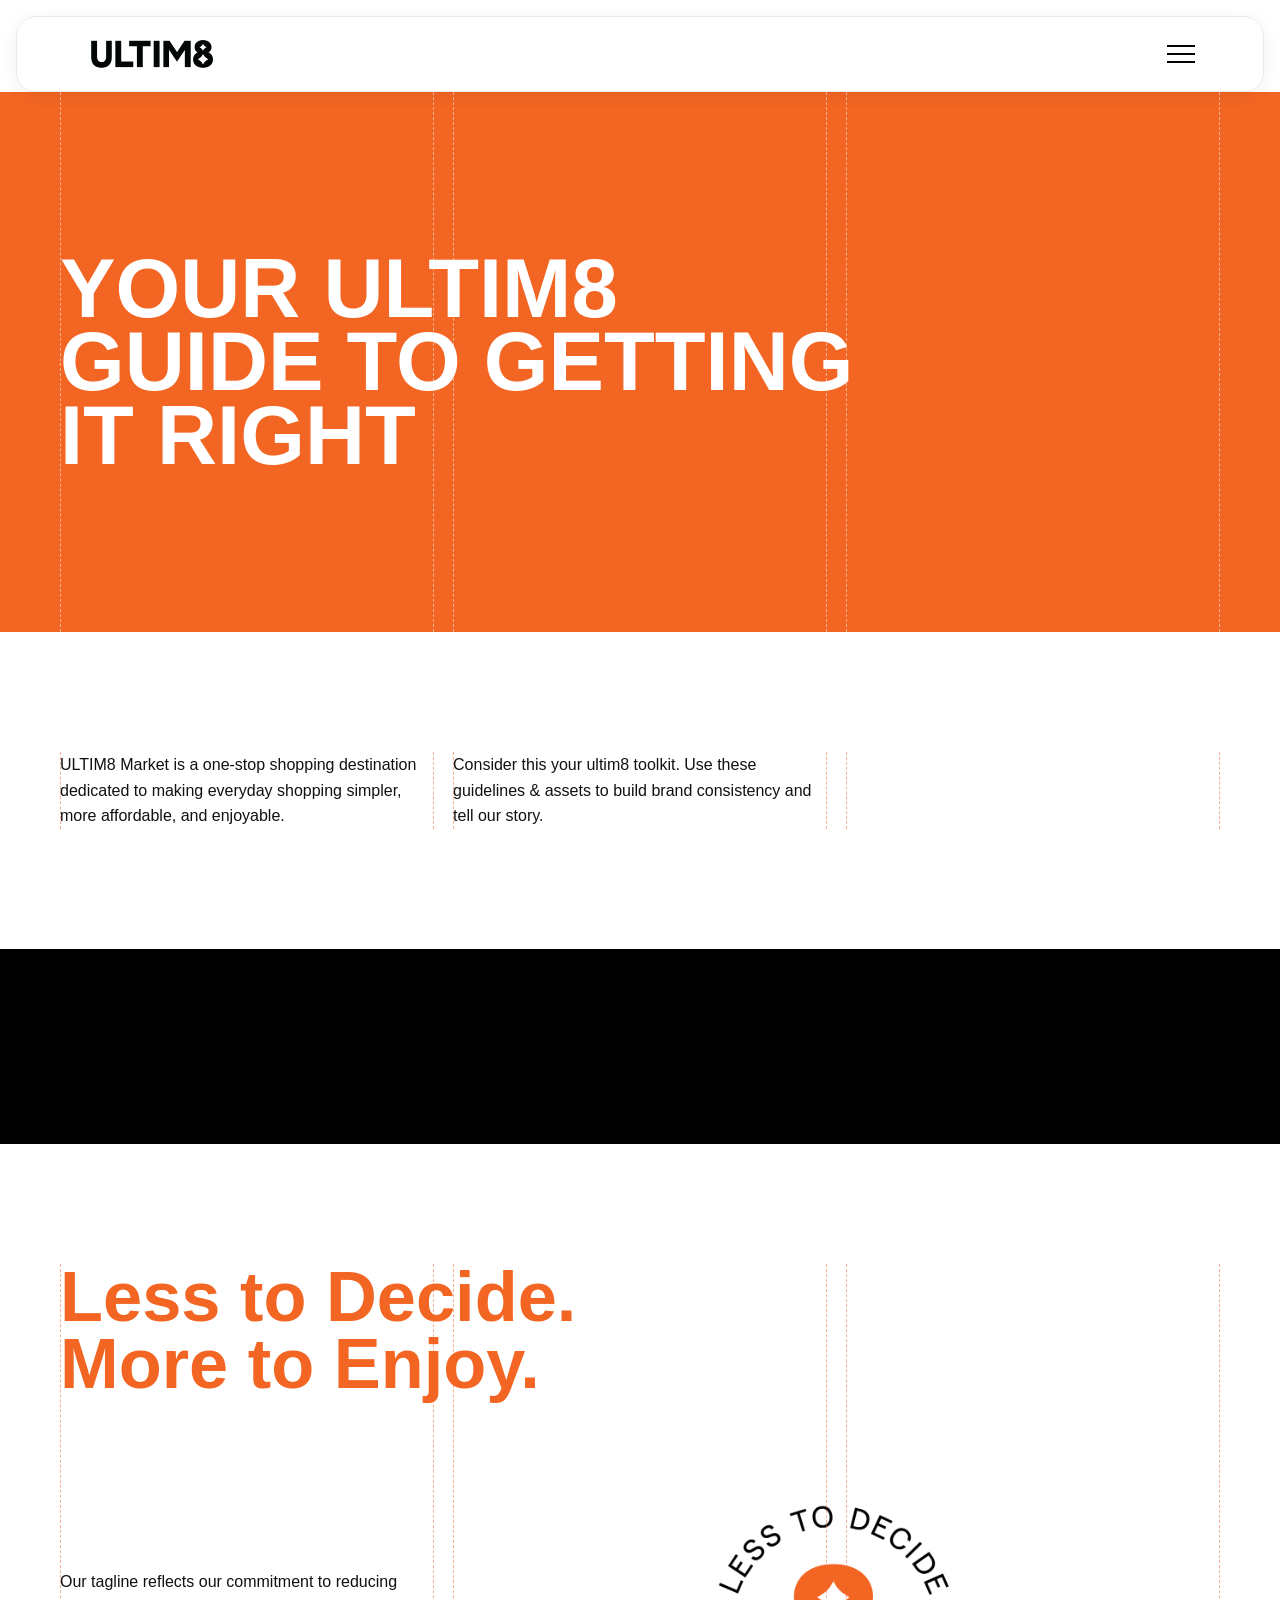
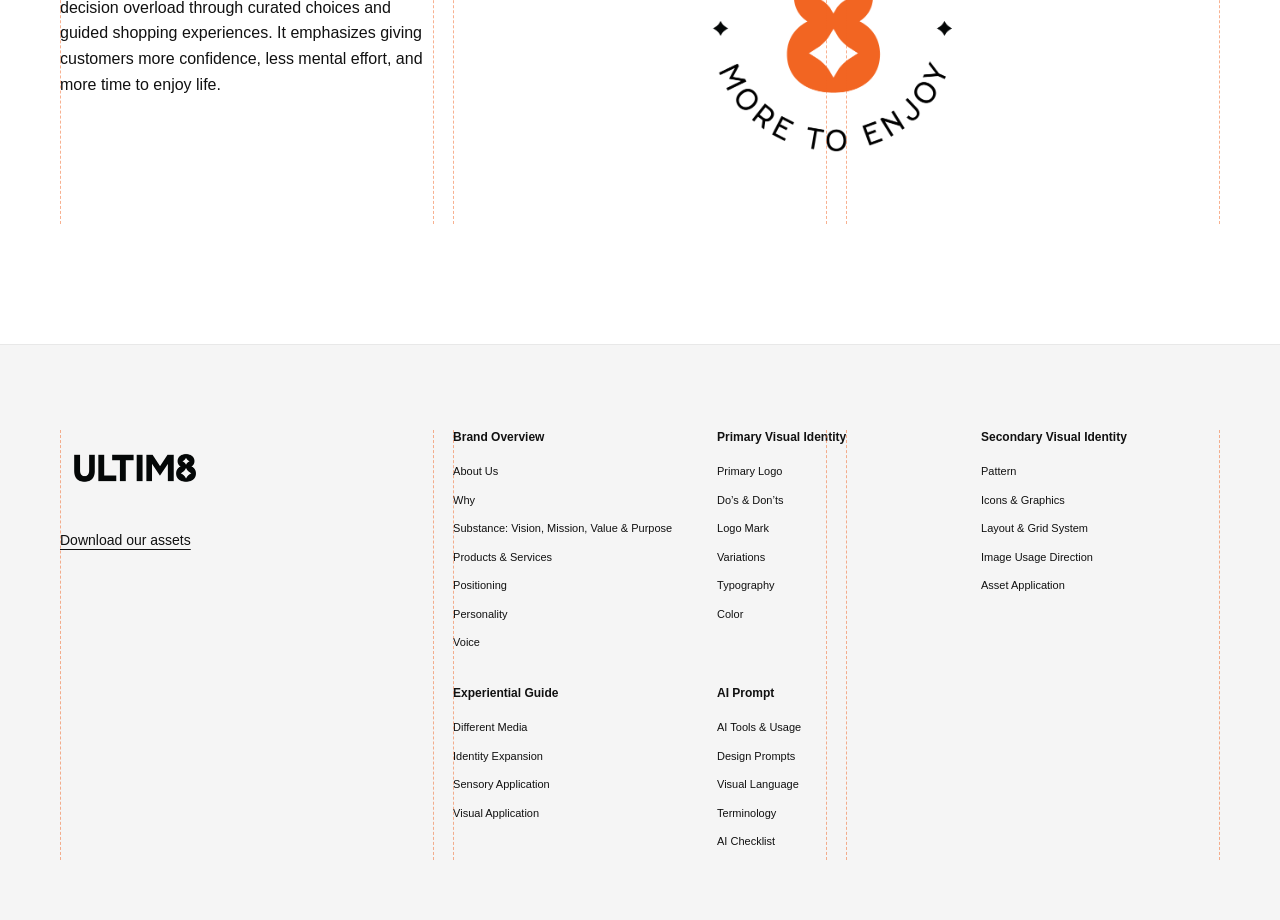
==== commit b528ca37: "Update index.html" ====
--- a/index.html
+++ b/index.html
@@ -38,88 +38,6 @@
     </div>
   </header>
 
-  <!-- HAMBURGER NAVIGATION -->
-  
-/* COMPACT DROPDOWN MENU */
-
-.navigation-panel {
-  display: none;
-  position: fixed;
-
-  top: 108px;
-  right: 16px;
-  left: auto;
-  bottom: auto;
-
-  width: 340px;
-  max-width: calc(100vw - 32px);
-  max-height: calc(100vh - 125px);
-
-  overflow-y: auto;
-  padding: 24px;
-
-  background: #FFFFFF;
-  border: 1px solid #EAEAEA;
-  border-radius: 18px;
-
-  box-shadow: 0 12px 30px rgba(0,0,0,0.12);
-  z-index: 99;
-}
-
-.navigation-panel.open {
-  display: block;
-}
-
-.navigation-grid {
-  display: flex;
-  flex-direction: column;
-  gap: 0;
-}
-
-.navigation-group {
-  border-bottom: 1px solid #EAEAEA;
-}
-
-.navigation-group:last-child {
-  border-bottom: none;
-}
-
-.navigation-group h3 {
-  margin: 0;
-  font-size: 15px;
-  font-weight: 700;
-}
-
-.navigation-group h3 a {
-  display: block;
-  padding: 17px 0;
-  text-decoration: none;
-}
-
-.navigation-group ul {
-  display: none;
-  list-style: none;
-  padding: 0 0 16px 14px;
-  margin: 0;
-}
-
-.navigation-group.expanded ul {
-  display: block;
-}
-
-.navigation-group li {
-  margin-bottom: 12px;
-}
-
-.navigation-group li a {
-  font-size: 13px;
-  text-decoration: none;
-  line-height: 1.5;
-}
-
-.navigation-group a:hover {
-  color: #F26522;
-}
 
   <main>
 
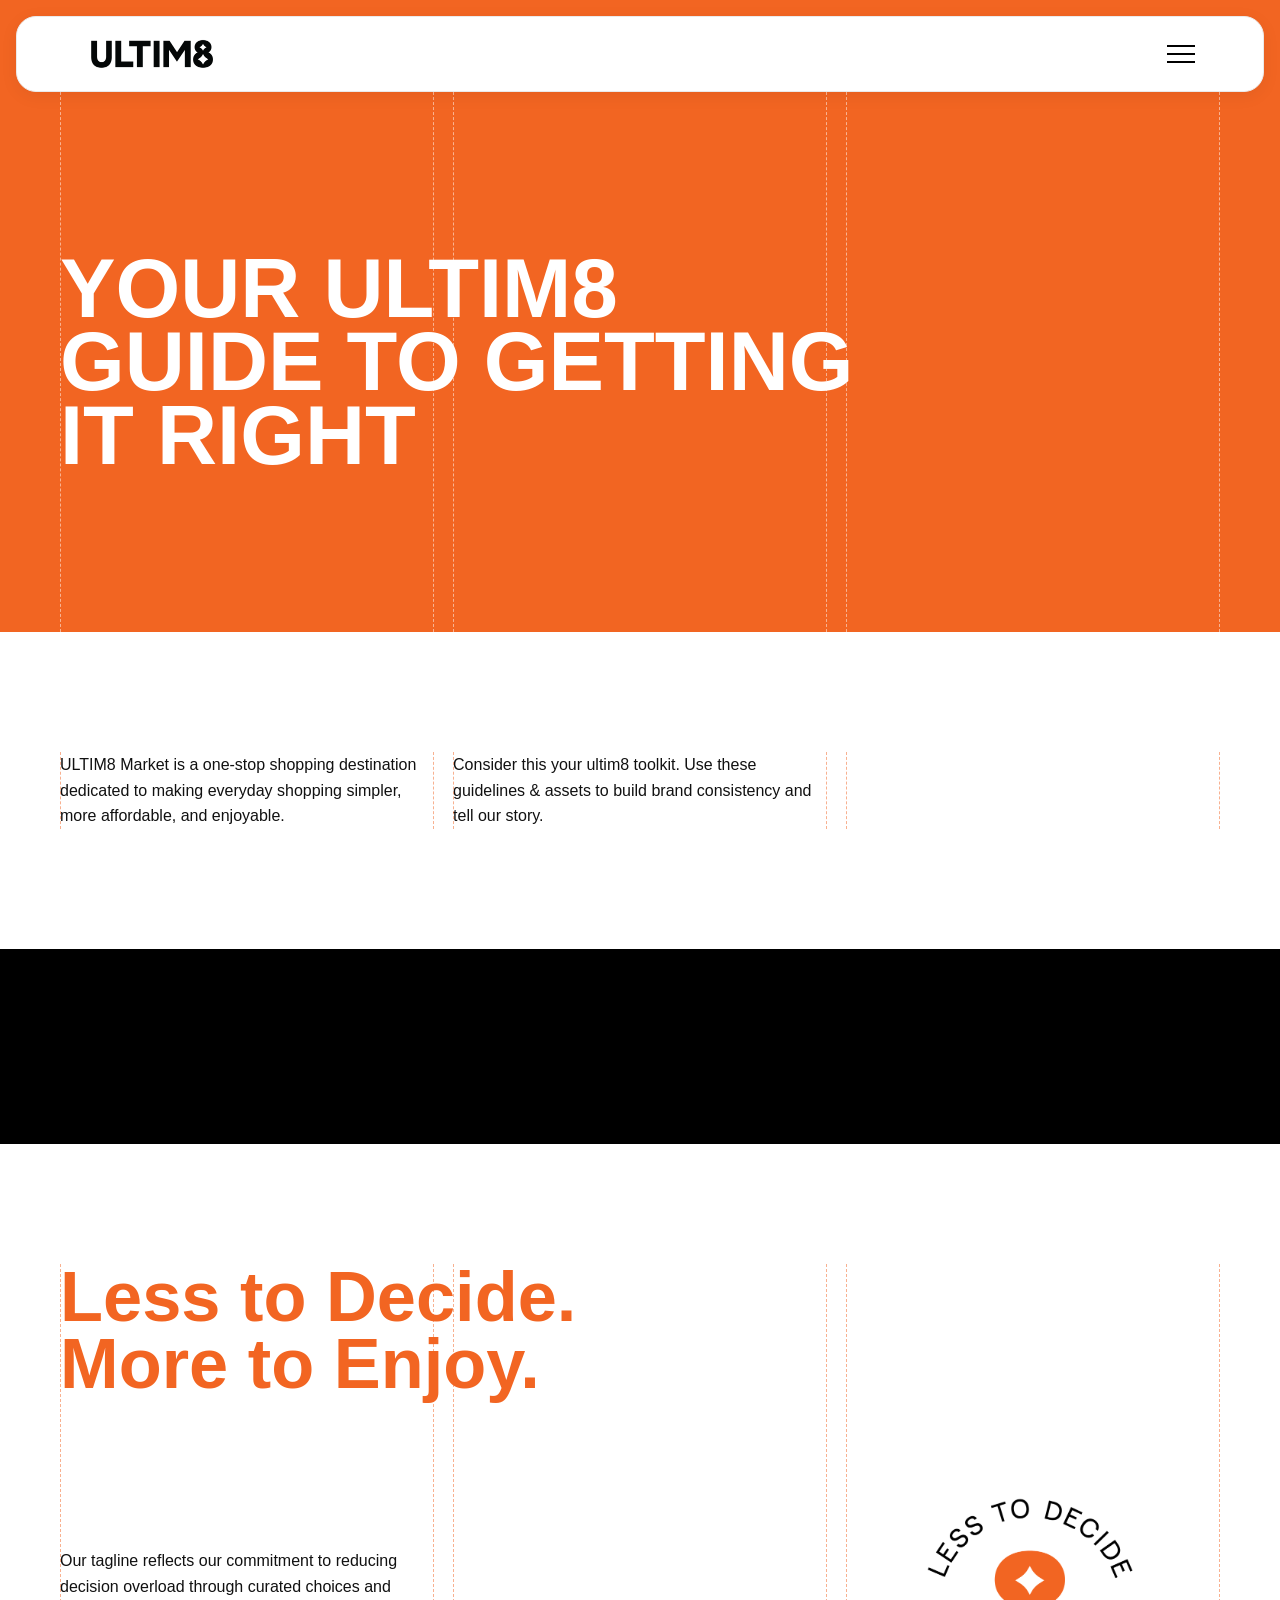
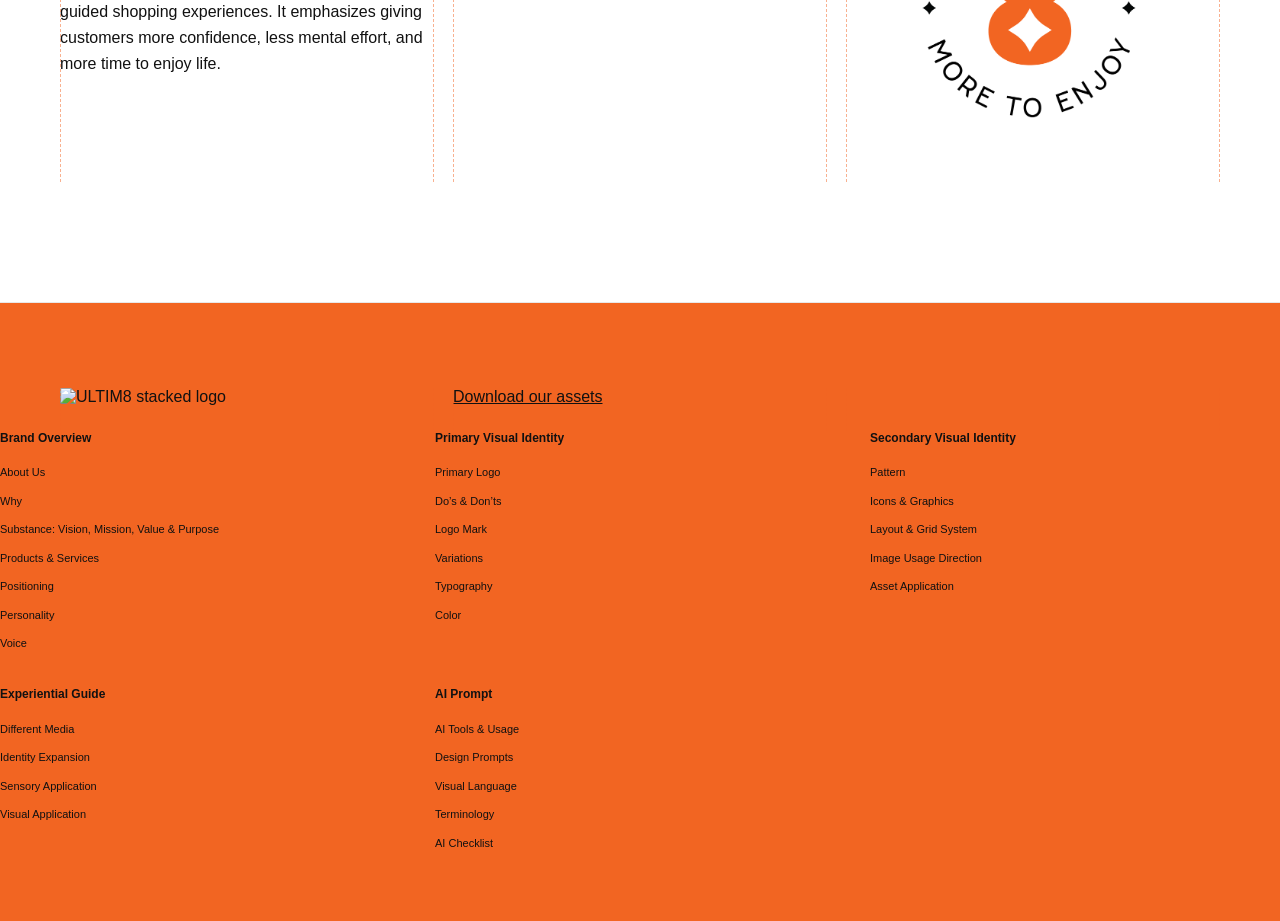
==== commit fa3c4251: "Update index.html" ====
--- a/index.html
+++ b/index.html
@@ -37,6 +37,14 @@
 
     </div>
   </header>
+
+  <!-- HAMBURGER NAVIGATION -->
+  <nav class="navigation-panel"
+       id="navigationPanel"
+       aria-label="Brand guidelines navigation">
+    <div class="navigation-grid"
+         id="menuNavigation"></div>
+  </nav>
 
 
   <main>
@@ -144,12 +152,16 @@
         <span></span>
       </div>
 
-      <div class="footer-brand">
-        <a href="index.html">
-          <img src="black%20logo.png"
-               alt="ULTIM8"
-               class="footer-logo">
-        </a>
+   
+<a href="index.html" class="footer-logo-link">
+  <img
+    src="stacked-logo.png"
+    alt="ULTIM8 stacked logo"
+    class="footer-logo"
+  >
+</a>
+
+
 
         <a href="#"
            class="footer-download"
--- a/style.css
+++ b/style.css
@@ -96,6 +96,9 @@
 
 /* FLOATING ROUNDED HEADER */
 
+
+/* FLOATING HEADER OVER ORANGE BACKGROUND */
+
 .site-header {
   position: sticky;
   top: 16px;
@@ -111,6 +114,19 @@
 
   box-shadow: 0 4px 18px rgba(0, 0, 0, 0.06);
 }
+
+/* SECTION 1 EXTENDS BEHIND HEADER */
+
+.welcome-section {
+  position: relative;
+  margin-top: -92px;
+  padding-top: 92px;
+
+  background-color: #F26522;
+  color: #FFFFFF;
+  overflow: hidden;
+}
+
 
 .header-inner {
   width: calc(100% - 2 * var(--page-margin));
@@ -181,62 +197,129 @@
    HAMBURGER NAVIGATION
 ========================================= */
 
+/* =========================================
+   COMPACT HAMBURGER DROPDOWN MENU
+========================================= */
+
 .navigation-panel {
   display: none;
-
   position: fixed;
-  top: var(--header-height);
-  left: 0;
-  right: 0;
-  bottom: 0;
+
+  /* Position below the rounded header */
+  top: 108px;
+  right: 16px;
+  left: auto;
+  bottom: auto;
+
+  /* Compact dropdown width */
+  width: 340px;
+  max-width: calc(100vw - 32px);
+  max-height: calc(100vh - 125px);
+
+  overflow-y: auto;
+  padding: 24px;
+
+  background-color: #FFFFFF;
+  border: 1px solid #EAEAEA;
+  border-radius: 18px;
+
+  box-shadow: 0 12px 30px rgba(0, 0, 0, 0.12);
 
   z-index: 99;
-  overflow-y: auto;
-
-  background: var(--white);
-  padding: 60px var(--page-margin) 90px;
-}
-
-.navigation-panel {
-  top: 108px;
-}
+}
+
+/* Show menu when hamburger is clicked */
+
+.navigation-panel.open {
+  display: block;
+}
+
+/* Stack the five main sections vertically */
 
 .navigation-grid {
-  display: grid;
-  grid-template-columns: repeat(5, minmax(0, 1fr));
-  gap: 25px;
-}
+  display: flex;
+  flex-direction: column;
+  gap: 0;
+}
+
+/* Each main section */
+
+.navigation-group {
+  border-bottom: 1px solid #EAEAEA;
+}
+
+.navigation-group:last-child {
+  border-bottom: none;
+}
+
+/* Main section headings */
 
 .navigation-group h3 {
-  font-size: 16px;
-  line-height: 1.3;
-  font-weight: 800;
-  margin: 0 0 22px;
-}
-
-.navigation-group h3 a,
-.navigation-group li a {
+  margin: 0;
+  font-size: 15px;
+  font-weight: 700;
+  line-height: 1.4;
+}
+
+.navigation-group h3 a {
+  display: block;
+  padding: 17px 0;
   text-decoration: none;
-}
+  cursor: pointer;
+}
+
+/* Subsections hidden by default */
 
 .navigation-group ul {
+  display: none;
   list-style: none;
-  padding: 0;
-  margin: 0;
-}
+  padding: 0 0 16px 14px;
+  margin: 0;
+}
+
+/* Show subsections when section expands */
+
+.navigation-group.expanded ul {
+  display: block;
+}
+
+/* Individual subsection links */
 
 .navigation-group li {
   margin-bottom: 12px;
 }
 
+.navigation-group li:last-child {
+  margin-bottom: 0;
+}
+
 .navigation-group li a {
   font-size: 13px;
+  font-weight: 400;
   line-height: 1.5;
-}
+  text-decoration: none;
+}
+
+/* Hover effect */
 
 .navigation-group a:hover {
-  color: var(--orange);
-}
+  color: #F26522;
+}
+
+/* Mobile adjustment */
+
+@media (max-width: 768px) {
+  .navigation-panel {
+    top: 90px;
+    right: 16px;
+    left: auto;
+
+    width: 340px;
+    max-width: calc(100vw - 32px);
+    max-height: calc(100vh - 105px);
+  }
+}
+
 
 /* =========================================
    SECTION 1 — WELCOME
@@ -394,7 +477,7 @@
 /* TAGLINE IMAGE SPACE */
 
 .tagline-visual {
-  grid-column: 2 / 4;
+  grid-column: 3/ 4;
 
   display: flex;
   justify-content: center;
@@ -416,7 +499,7 @@
 ========================================= */
 
 .site-footer {
-  background: #F5F5F5;
+  background: #F26522;
   padding-block: 85px 60px;
   border-top: 1px solid #E8E8E8;
 }
@@ -429,11 +512,23 @@
   grid-column: 1;
 }
 
+
+/* FOOTER — STACKED LOGO */
+
+.footer-logo-link {
+  display: inline-block;
+  text-decoration: none;
+}
+
 .footer-logo {
   display: block;
-  width: 150px;
+  width: 180px;
+  max-width: 100%;
   height: auto;
+  object-fit: contain;
   margin-bottom: 25px;
+}
+
 }
 
 .footer-download {
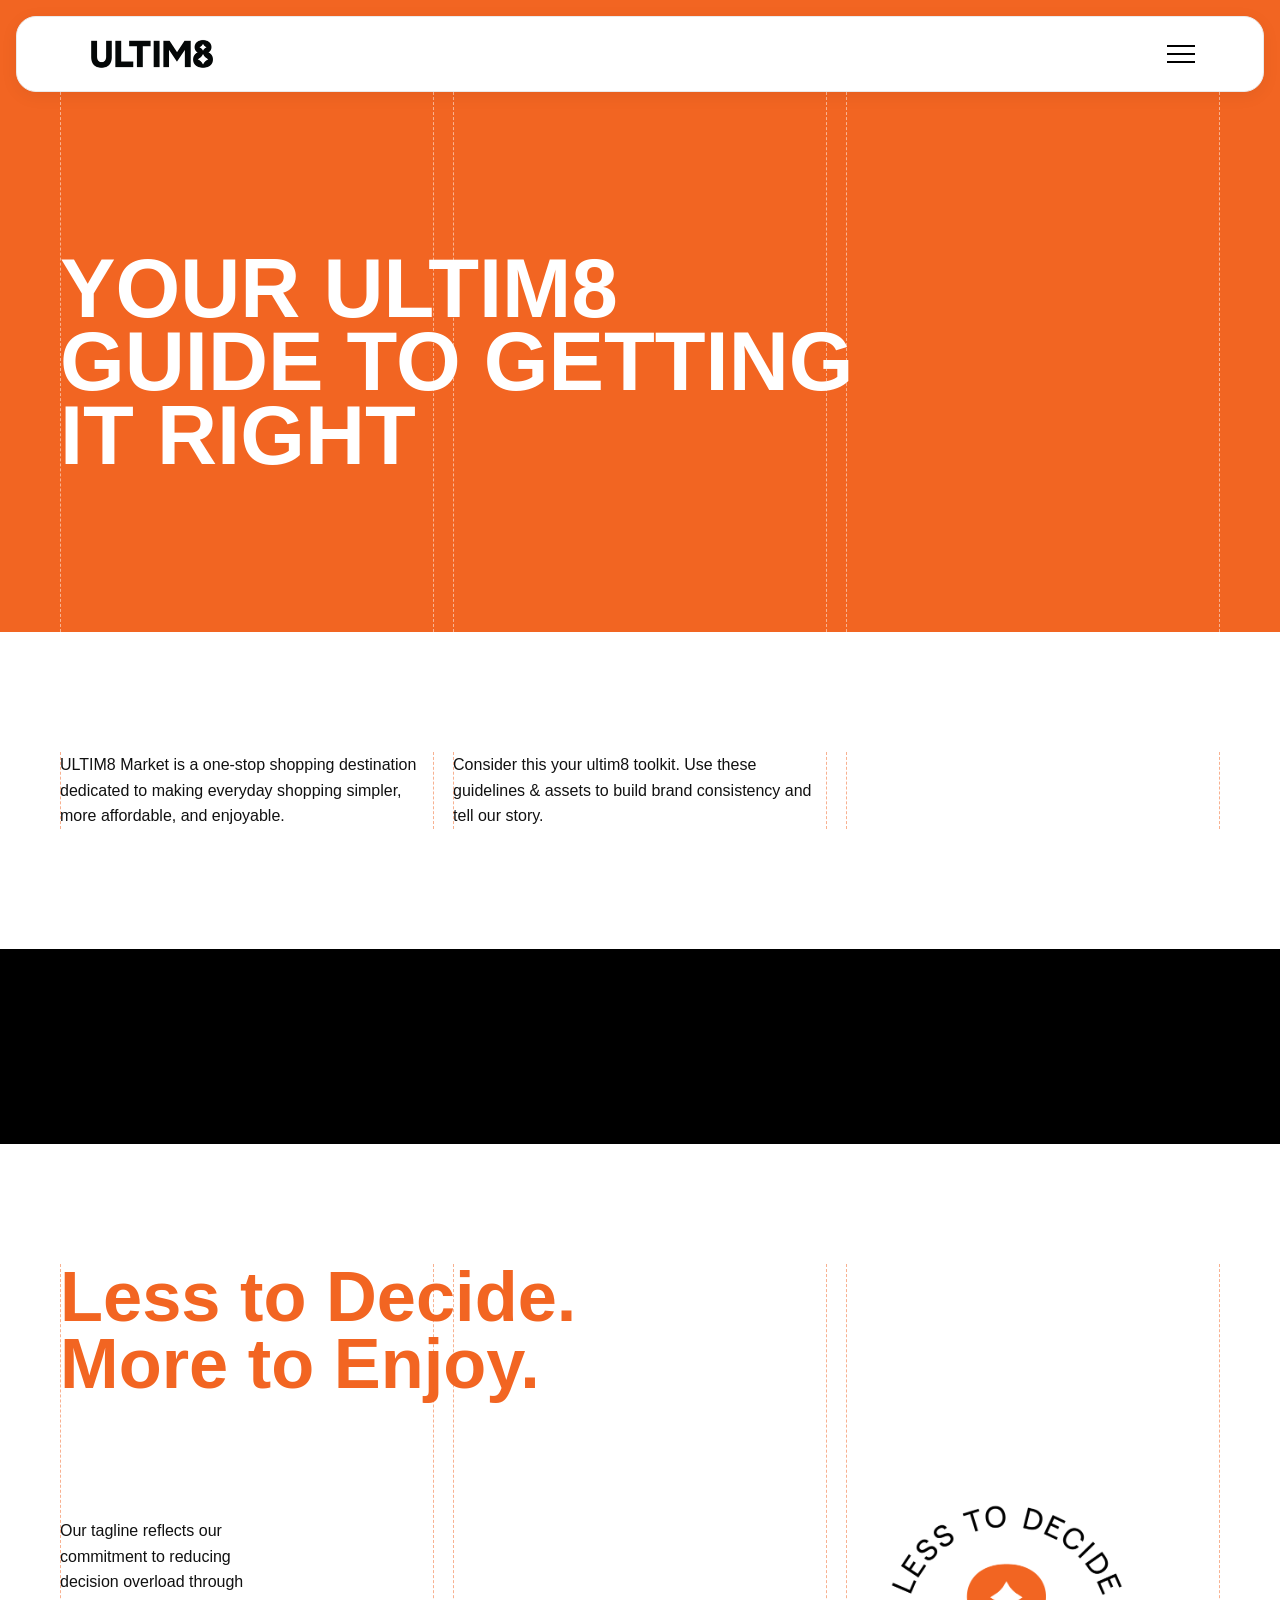
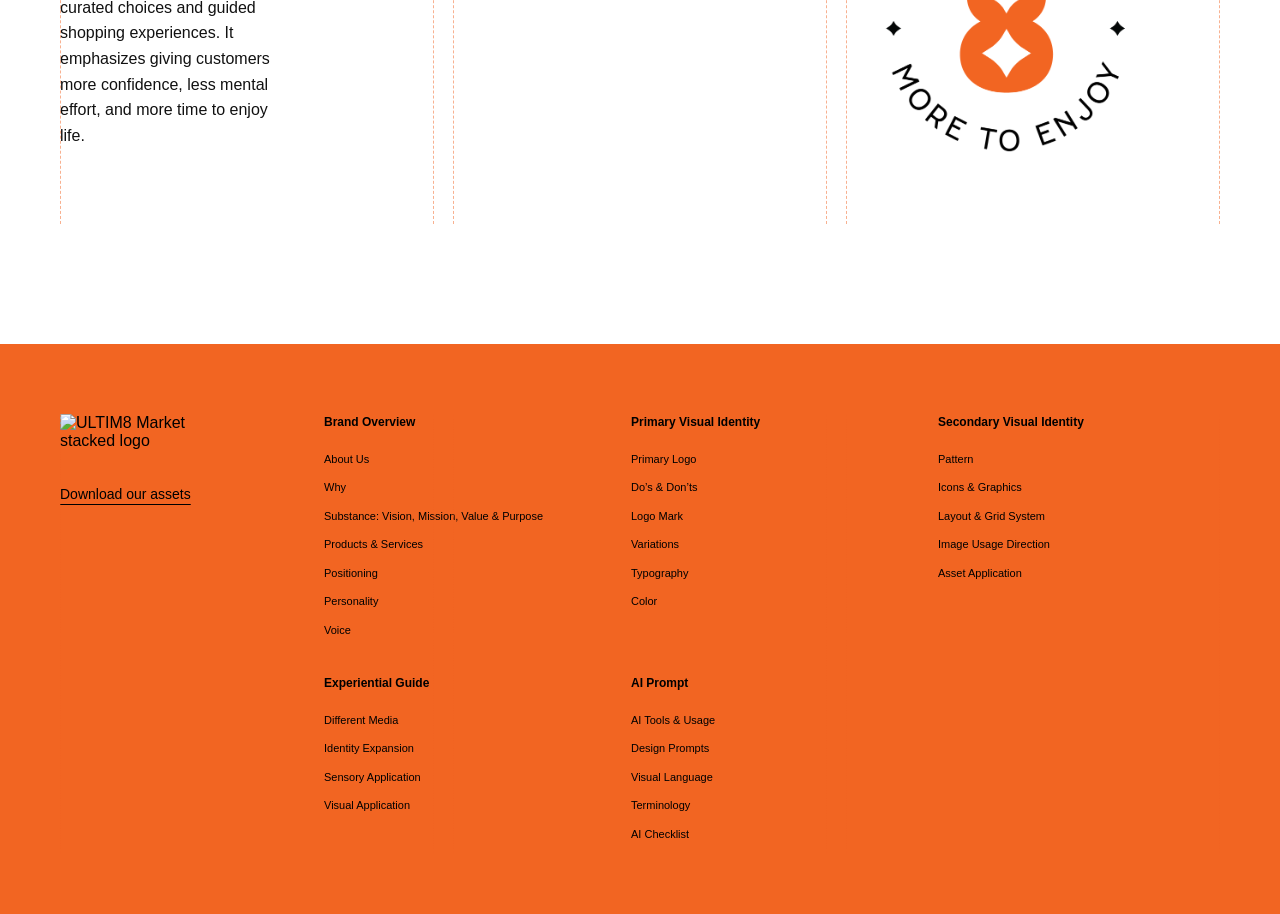
==== commit c0979d4b: "Update index.html" ====
--- a/index.html
+++ b/index.html
@@ -142,40 +142,43 @@
 
   </main>
 
-  <!-- FOOTER -->
-  <footer class="site-footer">
-    <div class="grid-shell footer-grid">
+<!-- FOOTER -->
+<footer class="site-footer">
+  <div class="grid-shell footer-grid">
 
-      <div class="grid-guides" aria-hidden="true">
-        <span></span>
-        <span></span>
-        <span></span>
-      </div>
+    <div class="grid-guides" aria-hidden="true">
+      <span></span>
+      <span></span>
+      <span></span>
+    </div>
 
-   
-<a href="index.html" class="footer-logo-link">
-  <img
-    src="stacked-logo.png"
-    alt="ULTIM8 stacked logo"
-    class="footer-logo"
-  >
-</a>
+    <!-- LEFT COLUMN -->
+    <div class="footer-brand">
 
+      <a href="index.html" class="footer-logo-link">
+        <img
+          src="stacked-logo.png"
+          alt="ULTIM8 Market stacked logo"
+          class="footer-logo"
+        >
+      </a>
 
-
-        <a href="#"
-           class="footer-download"
-           id="downloadLink">
-          Download our assets
-        </a>
-      </div>
-
-      <div class="footer-navigation"
-           id="footerNavigation">
-      </div>
+      <a href="#"
+         class="footer-download"
+         id="downloadLink">
+        Download our assets
+      </a>
 
     </div>
-  </footer>
+
+    <!-- FIVE NAVIGATION COLUMNS -->
+    <div class="footer-navigation"
+         id="footerNavigation">
+    </div>
+
+  </div>
+</footer>
+
 
 </body>
 </html>
--- a/style.css
+++ b/style.css
@@ -477,7 +477,7 @@
 /* TAGLINE IMAGE SPACE */
 
 .tagline-visual {
-  grid-column: 3/ 4;
+  grid-column: 4/ 4;
 
   display: flex;
   justify-content: center;
@@ -498,65 +498,90 @@
    FOOTER
 ========================================= */
 
+
+
+/* =========================================
+   ULTIM8 FOOTER — FINAL LAYOUT
+========================================= */
+
 .site-footer {
-  background: #F26522;
-  padding-block: 85px 60px;
-  border-top: 1px solid #E8E8E8;
-}
+  background-color: #F26522;
+  color: #000000;
+  padding: 70px 0 60px;
+  border: none;
+}
+
+/* Six columns:
+   1 for logo + 5 for navigation */
 
 .footer-grid {
+  display: grid;
+  grid-template-columns: 1.5fr repeat(5, minmax(0, 1fr));
+  column-gap: 24px;
   align-items: start;
 }
+
+/* LEFT: STACKED LOGO */
 
 .footer-brand {
   grid-column: 1;
-}
-
-
-/* FOOTER — STACKED LOGO */
+  display: flex;
+  flex-direction: column;
+  align-items: flex-start;
+}
 
 .footer-logo-link {
-  display: inline-block;
+  display: block;
   text-decoration: none;
 }
 
 .footer-logo {
   display: block;
-  width: 180px;
+  width: 160px;
   max-width: 100%;
   height: auto;
   object-fit: contain;
-  margin-bottom: 25px;
-}
-
-}
+  margin: 0 0 35px;
+}
+
+/* DOWNLOAD LINK */
 
 .footer-download {
   display: inline-block;
   font-size: 14px;
+  font-weight: 500;
+  line-height: 1.4;
+  color: #000000;
   text-decoration: underline;
-  text-underline-offset: 4px;
-}
+  text-underline-offset: 5px;
+}
+
+/* FIVE NAVIGATION COLUMNS */
 
 .footer-navigation {
-  grid-column: 2 / 4;
+  grid-column: 2 / -1;
 
   display: grid;
   grid-template-columns: repeat(5, minmax(0, 1fr));
-  gap: 15px;
-}
+  column-gap: 24px;
+  align-items: start;
+}
+
+/* SECTION HEADINGS */
 
 .footer-group h3 {
+  margin: 0 0 20px;
   font-size: 12px;
-  line-height: 1.3;
   font-weight: 800;
-  margin: 0 0 16px;
-}
-
-.footer-group h3 a,
-.footer-group li a {
+  line-height: 1.4;
+}
+
+.footer-group h3 a {
+  color: #000000;
   text-decoration: none;
 }
+
+/* SUBSECTION LINKS */
 
 .footer-group ul {
   list-style: none;
@@ -565,17 +590,62 @@
 }
 
 .footer-group li {
-  margin-bottom: 10px;
+  margin: 0 0 12px;
 }
 
 .footer-group li a {
+  display: block;
+  color: #000000;
   font-size: 11px;
+  font-weight: 400;
   line-height: 1.5;
-}
-
-.footer-group a:hover {
-  color: var(--orange);
-}
+  text-decoration: none;
+}
+
+/* HOVER EFFECT */
+
+.footer-group a:hover,
+.footer-download:hover {
+  color: #FFFFFF;
+}
+
+/* TABLET */
+
+@media (max-width: 1100px) {
+  .footer-grid {
+    grid-template-columns: 1fr;
+    row-gap: 45px;
+  }
+
+  .footer-brand,
+  .footer-navigation {
+    grid-column: 1;
+  }
+
+  .footer-navigation {
+    grid-template-columns: repeat(3, minmax(0, 1fr));
+    gap: 30px;
+  }
+}
+
+/* MOBILE */
+
+@media (max-width: 768px) {
+  .footer-grid {
+    grid-template-columns: 1fr;
+    row-gap: 40px;
+  }
+
+  .footer-navigation {
+    grid-template-columns: repeat(2, minmax(0, 1fr));
+    gap: 25px;
+  }
+
+  .footer-logo {
+    width: 140px;
+  }
+}
+
 
 /* =========================================
    GUIDELINES PAGE
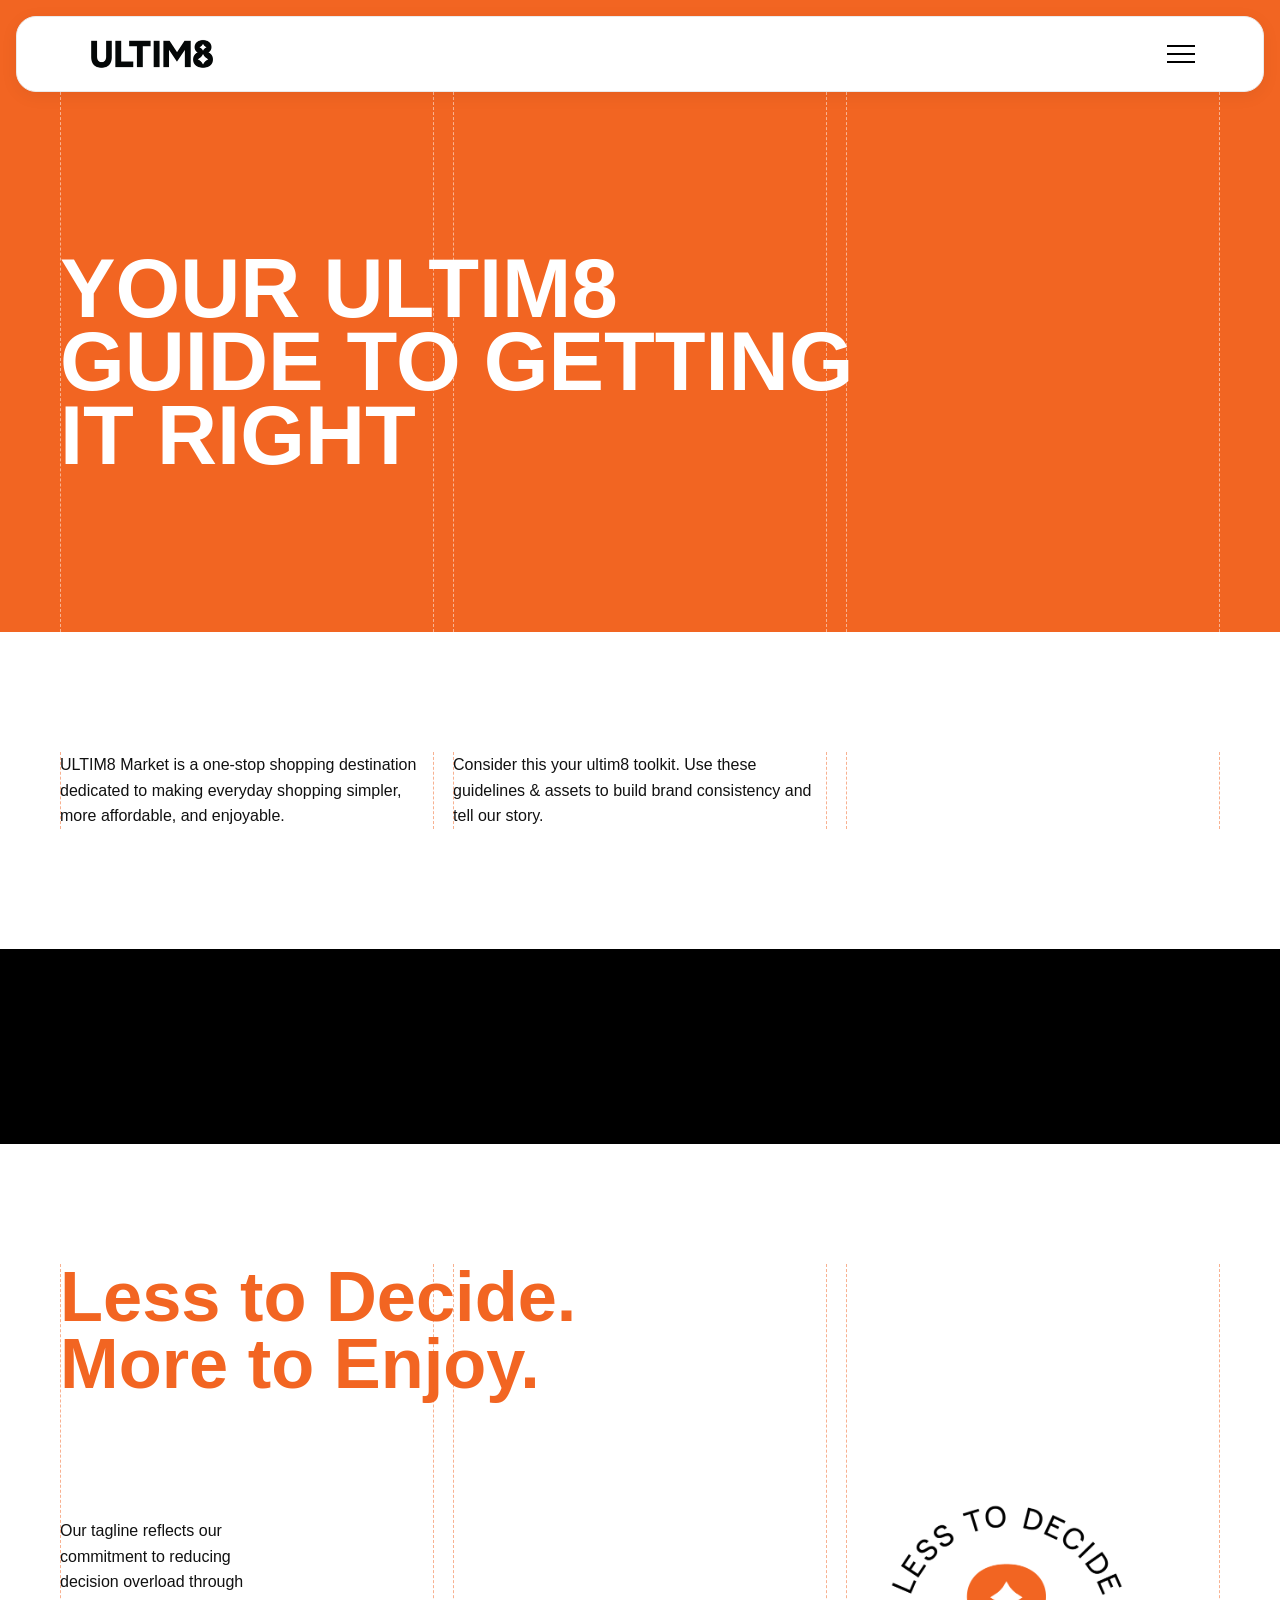
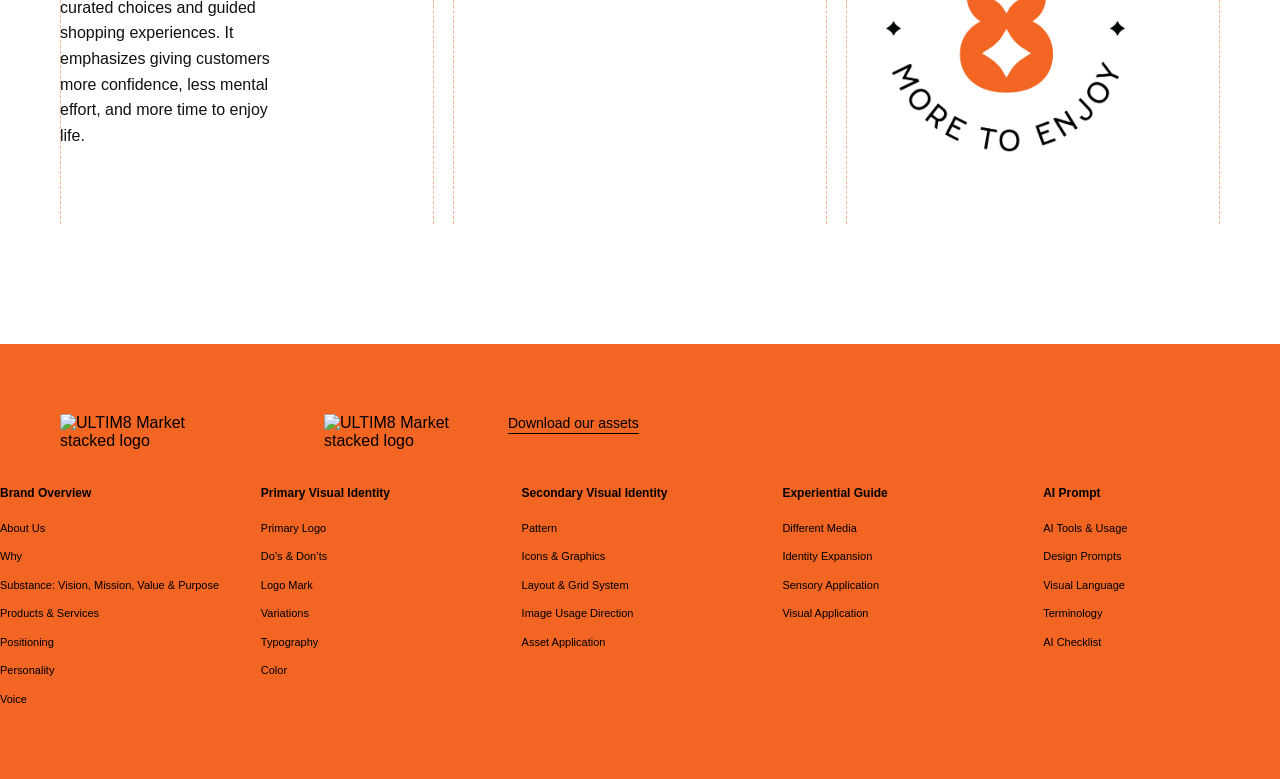
==== commit 315312e0: "Update index.html" ====
--- a/index.html
+++ b/index.html
@@ -153,7 +153,15 @@
     </div>
 
     <!-- LEFT COLUMN -->
-    <div class="footer-brand">
+   
+<a href="index.html" class="footer-logo-link">
+  <img
+    src="stacked-logo.png"
+    alt="ULTIM8 Market stacked logo"
+    class="footer-logo"
+  >
+</a>
+
 
       <a href="index.html" class="footer-logo-link">
         <img
--- a/style.css
+++ b/style.css
@@ -797,3 +797,133 @@
     grid-template-columns: repeat(2, minmax(0, 1fr));
   }
 }
+
+/* =========================================
+   FOOTER — SIX-COLUMN SKETCH LAYOUT
+========================================= */
+
+.site-footer {
+  background-color: #F26522;
+  color: #000000;
+  padding: 70px 0 60px;
+  border: none;
+}
+
+/* Override the default 3-column grid
+   for the footer only */
+
+.site-footer .footer-grid {
+  display: grid;
+  grid-template-columns: 1.5fr repeat(5, minmax(0, 1fr));
+  column-gap: 24px;
+  align-items: start;
+}
+
+/* LEFT: STACKED LOGO AND DOWNLOAD LINK */
+
+.site-footer .footer-brand {
+  grid-column: 1;
+  display: flex;
+  flex-direction: column;
+  align-items: flex-start;
+}
+
+.footer-logo-link {
+  display: block;
+  text-decoration: none;
+}
+
+.site-footer .footer-logo {
+  display: block;
+  width: 150px;
+  max-width: 100%;
+  height: auto;
+  object-fit: contain;
+  margin: 0 0 35px;
+}
+
+.site-footer .footer-download {
+  display: inline-block;
+  color: #000000;
+  font-size: 14px;
+  line-height: 1.4;
+  text-decoration: underline;
+  text-underline-offset: 5px;
+}
+
+/* FIVE HORIZONTAL NAVIGATION COLUMNS */
+
+.site-footer .footer-navigation {
+  grid-column: 2 / -1;
+  display: grid;
+  grid-template-columns: repeat(5, minmax(0, 1fr));
+  gap: 24px;
+  align-items: start;
+}
+
+.site-footer .footer-group {
+  min-width: 0;
+}
+
+.site-footer .footer-group h3 {
+  margin: 0 0 18px;
+  font-size: 12px;
+  font-weight: 800;
+  line-height: 1.4;
+}
+
+.site-footer .footer-group h3 a,
+.site-footer .footer-group li a {
+  color: #000000;
+  text-decoration: none;
+}
+
+.site-footer .footer-group ul {
+  display: block;
+  list-style: none;
+  margin: 0;
+  padding: 0;
+}
+
+.site-footer .footer-group li {
+  margin: 0 0 12px;
+}
+
+.site-footer .footer-group li a {
+  display: block;
+  font-size: 11px;
+  line-height: 1.5;
+  overflow-wrap: break-word;
+}
+
+.site-footer .footer-group a:hover,
+.site-footer .footer-download:hover {
+  color: #FFFFFF;
+}
+
+/* TABLET */
+
+@media (max-width: 1100px) {
+  .site-footer .footer-grid {
+    grid-template-columns: 1fr;
+    row-gap: 40px;
+  }
+
+  .site-footer .footer-brand,
+  .site-footer .footer-navigation {
+    grid-column: 1;
+  }
+
+  .site-footer .footer-navigation {
+    grid-template-columns: repeat(3, minmax(0, 1fr));
+  }
+}
+
+/* MOBILE */
+
+@media (max-width: 768px) {
+  .site-footer .footer-navigation {
+    grid-template-columns: repeat(2, minmax(0, 1fr));
+    gap: 25px;
+  }
+}
